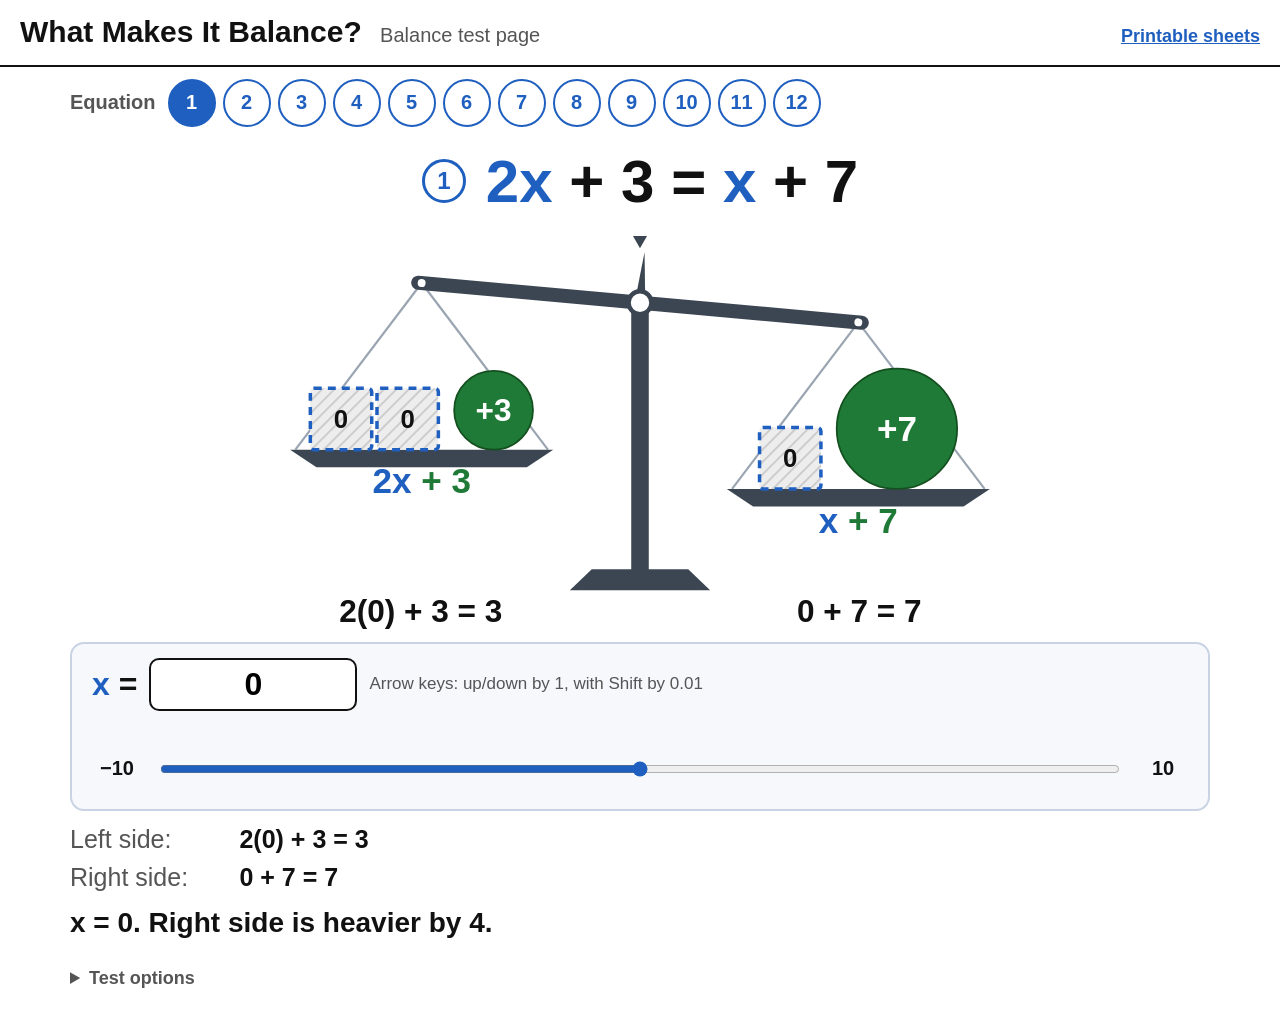
==== balance-test.html @ c0139d24 "Version the script and style links so a new release never mixes with cached old files Co-Authored-By" ====
<!doctype html>
<html lang="en">
<head>
  <meta charset="utf-8">
  <meta name="viewport" content="width=device-width, initial-scale=1">
  <title>Balance Test Page</title>
  <link rel="stylesheet" href="css/style.css?v=bf39725">
</head>
<body>
  <header class="topbar">
    <h1>What Makes It Balance? <span class="topbar-sub">Balance test page</span></h1>
    <a class="topbar-link" href="teachers.html">Printable sheets</a>
  </header>

  <main class="test-page">
    <nav class="eq-picker" aria-label="Choose an equation">
      <span class="eq-picker-label" id="picker-label">Equation</span>
      <div class="eq-picker-buttons" id="picker" role="group" aria-labelledby="picker-label"></div>
    </nav>

    <div class="eq-header">
      <span class="eq-number" id="eq-number" aria-hidden="true">1</span>
      <h2 class="eq-display" id="eq-display"></h2>
    </div>

    <div class="balance-wrap">
      <svg id="balance" class="balance" aria-describedby="readout-result"></svg>
    </div>

    <section class="controls" aria-label="Choose a value for x">
      <div class="x-entry">
        <label for="x-input" class="x-label"><span class="eqn-x">x</span> =</label>
        <input id="x-input" class="x-input" type="text" inputmode="decimal" autocomplete="off"
               spellcheck="false" aria-describedby="x-help" value="0">
        <span class="x-help" id="x-help">Arrow keys: up/down by 1, with Shift by 0.01</span>
      </div>
      <p class="x-error" id="x-error" role="alert"></p>
      <div class="slider-row">
        <span class="slider-end" id="slider-min">−10</span>
        <input id="x-slider" class="x-slider" type="range" min="-10" max="10" step="0.01" value="0"
               aria-label="Slide to choose x">
        <span class="slider-end" id="slider-max">10</span>
      </div>
    </section>

    <section class="readout" aria-label="Substitution">
      <p class="readout-line"><span class="readout-side">Left side:</span> <span id="readout-left"></span></p>
      <p class="readout-line"><span class="readout-side">Right side:</span> <span id="readout-right"></span></p>
      <p class="readout-result" id="readout-result" aria-live="polite"></p>
    </section>

    <details class="test-options">
      <summary>Test options</summary>
      <label><input type="checkbox" id="opt-reduced"> Pretend "reduce motion" is on (the beam snaps instead of easing)</label>
    </details>
  </main>

  <script src="js/exact.js?v=bf39725"></script>
  <script src="js/equations.js?v=bf39725"></script>
  <script src="js/model.js?v=bf39725"></script>
  <script src="js/equation-view.js?v=bf39725"></script>
  <script src="js/balance.js?v=bf39725"></script>
  <script src="js/balance-test.js?v=bf39725"></script>
</body>
</html>
---- css/style.css ----
/* Balanced or Not? — shared styles. Blue matches the paper sheets (#1F5FBF). */
:root {
  --blue: #1F5FBF;
  --blue-tint: #E4ECFA;
  --ink: #111111;
  --muted: #555555;
  --line: #C9D3E3;
  --bg: #FFFFFF;
  --panel: #F6F8FC;
  --green: #1E7A36;
  --red: #C0262D;
  --focus: #F2A900;
}

* { box-sizing: border-box; }
html { font-size: 20px; }
body {
  margin: 0;
  background: var(--bg);
  color: var(--ink);
  font-family: Helvetica, Arial, "Liberation Sans", sans-serif;
  line-height: 1.35;
}
a { color: var(--blue); }

:focus-visible { outline: 4px solid var(--focus); outline-offset: 3px; }

/* ---------- top bar ---------- */
.topbar {
  display: flex; align-items: baseline; justify-content: space-between; gap: 1rem; flex-wrap: wrap;
  padding: 0.6rem 1rem; border-bottom: 2px solid var(--ink);
}
.topbar h1 { margin: 0; font-size: 1.5rem; }
.topbar-sub { font-weight: 400; font-size: 1rem; color: var(--muted); margin-left: 0.5rem; }
.topbar-link { font-weight: 700; font-size: 0.9rem; }

/* ---------- buttons ---------- */
.btn {
  font: inherit; font-weight: 700; font-size: 1.1rem;
  min-height: 48px; min-width: 48px; padding: 0.3rem 0.9rem;
  border: 2px solid var(--blue); border-radius: 10px; background: #FFFFFF; color: var(--blue);
  cursor: pointer;
}
.btn:hover { background: var(--blue-tint); }
.btn-small { font-size: 1.3rem; padding: 0.1rem 0.6rem; }

/* ---------- equations (blue x-terms, black numbers, like the sheet) ---------- */
.eqn { font-weight: 700; white-space: nowrap; }
.eqn-x { color: var(--blue); }
.eqn--emphasis .eqn-x { background: var(--blue-tint); border-radius: 6px; padding: 0 0.12em; }

/* ---------- test page ---------- */
.test-page { max-width: 1180px; margin: 0 auto; padding: 0.6rem 1rem 2rem; }
.eq-picker { display: flex; align-items: center; gap: 0.6rem; flex-wrap: wrap; }
.eq-picker-label { font-weight: 700; color: var(--muted); }
.eq-picker-buttons { display: flex; flex-wrap: wrap; gap: 0.35rem; }
.eq-pick {
  font: inherit; font-weight: 700; min-width: 48px; min-height: 48px;
  border: 2px solid var(--blue); border-radius: 50%; background: #FFFFFF; color: var(--blue); cursor: pointer;
}
.eq-pick[aria-pressed="true"] { background: var(--blue); color: #FFFFFF; }

.eq-header { display: flex; align-items: center; justify-content: center; gap: 1rem; margin: 0.7rem 0 0; }
.eq-number {
  display: inline-flex; align-items: center; justify-content: center;
  width: 2.2rem; height: 2.2rem; border: 3px solid var(--blue); border-radius: 50%;
  color: var(--blue); font-weight: 700; font-size: 1.2rem;
}
.eq-display { margin: 0; font-size: clamp(1.8rem, 5vw, 3rem); }

.balance-wrap { display: flex; justify-content: center; }
.balance { width: 100%; max-height: 66vh; height: auto; display: block; }
.bon-label { text-anchor: middle; dominant-baseline: central; font-weight: 700; font-family: inherit; }
.bon-total { text-anchor: middle; font-weight: 700; fill: var(--ink); font-family: inherit; }

.controls {
  background: var(--panel); border: 2px solid var(--line); border-radius: 14px;
  padding: 0.7rem 1rem; margin-top: 0.4rem;
}
.x-entry { display: flex; align-items: center; gap: 0.6rem; flex-wrap: wrap; }
.x-label { font-weight: 700; font-size: 1.6rem; }
.x-input {
  font: inherit; font-weight: 700; font-size: 1.6rem; width: 6.5em; min-height: 48px;
  padding: 0.15rem 0.5rem; border: 2px solid var(--ink); border-radius: 10px; text-align: center;
}
.x-help { color: var(--muted); font-size: 0.85rem; }
.x-error { min-height: 1.2em; margin: 0.2rem 0; color: var(--red); font-weight: 700; }
.slider-row { display: flex; align-items: center; gap: 0.8rem; }
.slider-end { font-weight: 700; min-width: 2.5em; text-align: center; }
.x-slider { flex: 1; height: 48px; accent-color: var(--blue); cursor: pointer; }

.readout { margin-top: 0.6rem; font-size: 1.25rem; }
.readout-line { margin: 0.2rem 0; font-weight: 700; }
.readout-side { color: var(--muted); font-weight: 400; display: inline-block; min-width: 6.5em; }
.readout-result { margin: 0.5rem 0 0; font-size: 1.4rem; font-weight: 700; }

.test-options { margin-top: 1.2rem; color: var(--muted); font-size: 0.9rem; }
.test-options summary { cursor: pointer; font-weight: 700; }

/* ---------- teacher / landing pages ---------- */
.page { max-width: 900px; margin: 0 auto; padding: 1rem; }
.page h2 { font-size: 1.3rem; margin-top: 1.6rem; }
.download-list { list-style: none; padding: 0; display: grid; gap: 0.8rem; }
.download-list a {
  display: block; padding: 0.8rem 1rem; border: 2px solid var(--line); border-radius: 12px;
  text-decoration: none; font-weight: 700;
}
.download-list a:hover { border-color: var(--blue); background: var(--panel); }
.download-list small { display: block; font-weight: 400; color: var(--muted); margin-top: 0.2rem; }

@media (max-width: 640px) {
  html { font-size: 17px; }
  .readout-side { min-width: 0; display: block; }
}

@media (prefers-reduced-motion: reduce) {
  * { animation: none !important; transition: none !important; }
}

/* =====================================================================
   Student activity (spec v2): one screen at 1366 x 650, nothing scrolls
   ===================================================================== */
.sr-only { position: absolute; width: 1px; height: 1px; overflow: hidden; clip: rect(0 0 0 0); white-space: nowrap; }

body.app {
  font-size: 17px; height: 100vh; height: 100dvh; display: flex; flex-direction: column; overflow: hidden;
}
@media (max-height: 540px), (max-width: 980px) { body.app { overflow: auto; height: auto; } }

/* top bar */
.bar {
  flex: 0 0 auto; display: flex; align-items: center; gap: 0.55rem; padding: 0.2rem 0.6rem;
  border-bottom: 2px solid var(--ink); position: relative; z-index: 70; background: #FFFFFF;
}
.bar-title { font-weight: 700; font-size: 1rem; white-space: nowrap; }
.bar .btn { white-space: nowrap; }
.bar-nav { display: flex; align-items: center; gap: 0.4rem; }
.bar-progress { font-weight: 700; min-width: 4.6em; text-align: center; font-size: 0.95rem; white-space: nowrap; }
.btn-nav { min-height: 34px; font-size: 0.95rem; padding: 0.1rem 0.6rem; }
.btn:disabled { opacity: 0.4; cursor: default; }
.btn-primary { background: var(--blue); color: #FFFFFF; }
.btn-primary:hover:not(:disabled) { background: #174B98; }
.bar-tools { margin-left: auto; display: flex; gap: 0.35rem; align-items: center; font-size: 0.8rem; white-space: nowrap; }
.btn-help { min-width: 34px; min-height: 34px; padding: 0; border-radius: 50%; font-size: 1.05rem; }
.linkish { font: inherit; color: var(--blue); background: none; border: 0; text-decoration: underline; cursor: pointer; padding: 0.3rem; }

/* step strip */
.steps { display: flex; gap: 0.1rem; list-style: none; margin: 0; padding: 0; font-size: 0.85rem; font-weight: 700; white-space: nowrap; }
.steps li { padding: 0.2rem 0.45rem; border-radius: 999px; color: var(--muted); border: 2px solid transparent; }
.steps li + li::before { content: "\25B8"; margin-right: 0.35rem; color: #9AA5B1; }
.steps li[aria-current="step"] { color: var(--blue); border-color: var(--blue); background: var(--blue-tint); }

/* sort bar */
.sortbar { position: relative; }
.sortbar-toggle {
  font: inherit; font-size: 0.85rem; white-space: nowrap; display: flex; align-items: center; gap: 0.3rem; min-height: 34px;
  padding: 0.1rem 0.7rem; border: 2px solid var(--line); border-radius: 999px; background: var(--panel); cursor: pointer;
}
.sortbar-toggle[aria-expanded="true"] { border-color: var(--blue); }
.sortbar-label { font-weight: 700; color: var(--muted); }
.sortbar-panel {
  position: absolute; top: calc(100% + 6px); right: 0; z-index: 80; width: min(820px, 90vw);
  display: grid; grid-template-columns: repeat(3, 1fr); background: #FFFFFF;
  border: 2px solid var(--blue); border-radius: 12px; box-shadow: 0 8px 24px rgba(0, 0, 0, 0.18);
}
.sortbar-panel[hidden] { display: none; }
.sort-col { padding: 0.6rem 0.8rem; }
.sort-col + .sort-col { border-left: 2px solid var(--blue); }
.sort-col h2 { margin: 0; color: var(--blue); font-size: 1.05rem; }
.sort-sub { margin: 0 0 0.4rem; color: var(--muted); font-size: 0.8rem; }
.sort-col ul { list-style: none; margin: 0; padding: 0; display: grid; gap: 0.3rem; }
.sort-col li { display: flex; align-items: center; gap: 0.4rem; font-size: 1rem; }
.sort-num { display: inline-flex; align-items: center; justify-content: center; width: 1.6em; height: 1.6em;
  border: 2px solid var(--blue); border-radius: 50%; color: var(--blue); font-weight: 700; font-size: 0.75rem; flex: none; }
.sort-none { color: var(--muted); font-style: italic; }

/* stage */
.stage {
  flex: 1 1 auto; min-height: 0; display: flex; flex-direction: column; gap: 0.35rem; padding: 0.35rem 0.8rem 0.45rem;
}

/* top row: equation (left) and x controls (right) */
.top-row { flex: none; display: grid; grid-template-columns: minmax(0, 1fr) minmax(0, 1.12fr); gap: 1.2rem; align-items: center; }
.eq-area { display: flex; align-items: center; gap: 0.8rem; min-width: 0; padding-bottom: 1.3rem; }
.eq-area .eq-display { font-size: clamp(2rem, 3.6vw, 3.1rem); margin: 0; line-height: 1.1; }
.eq-area .eq-number { flex: none; }
.eqn-eq { position: relative; display: inline-block; padding: 0 0.28em; }
.eq-arrow {
  position: absolute; left: 50%; top: 100%; transform: translateX(-50%); display: flex; align-items: center; gap: 0.25rem;
  white-space: nowrap; font-size: 0.32em; font-weight: 700; color: var(--ink); line-height: 1;
  border: 2px solid var(--ink); border-radius: 999px; padding: 0.1em 0.5em; background: #FFF8DC;
}
.eq-arrow[hidden] { display: none; }
.eq-arrow-glyph { font-size: 1.5em; }
.eq-arrow[data-heavier="right"] { flex-direction: row-reverse; }
.eq-arrow[data-heavier="balanced"] { background: #E6F4EA; }

.x-area { display: flex; flex-direction: column; gap: 0.15rem; min-width: 0; }
.x-form { display: flex; align-items: center; gap: 0.5rem; }
.x-form .x-label { font-size: 1.5rem; font-weight: 700; }
.x-form .x-input { font: inherit; font-weight: 700; font-size: 1.45rem; width: 5em; min-height: 42px; padding: 0.05rem 0.4rem;
  border: 3px solid var(--blue); border-radius: 10px; text-align: center; color: var(--ink); }
.x-input:disabled { background: #EEF1F5; border-color: var(--line); }
.x-form .btn { min-height: 42px; }
.msg { margin: 0; flex: 1 1 0; min-width: 0; font-size: 0.85rem; line-height: 1.2; font-weight: 700; color: var(--ink); }

.nl-row { display: flex; align-items: center; gap: 0.8rem; }
.nl { --thumb: 26px; --marker-rows: 1; --lift: calc((var(--marker-rows) - 1) * 25px); position: relative; flex: 1 1 auto;
  height: calc(64px + var(--lift)); min-width: 0; }
.nl-line { position: absolute; left: calc(var(--thumb) / 2); right: calc(var(--thumb) / 2); top: calc(31px + var(--lift)); height: 4px; background: var(--blue); border-radius: 2px; }
.nl-tick { position: absolute; top: calc(25px + var(--lift)); width: 2px; height: 16px; margin-left: -1px; background: var(--blue); }
.nl-tick.is-major { top: calc(21px + var(--lift)); height: 24px; width: 3px; margin-left: -1.5px; }
.nl-num { position: absolute; top: calc(45px + var(--lift)); transform: translateX(-50%); font-weight: 700; font-size: 0.85rem; color: var(--ink); }
.nl-markers { position: absolute; inset: 0 0 auto 0; height: calc(24px + var(--lift)); }
.nl-marker { position: absolute; top: 0; transform: translateX(-50%); font-size: 0.85rem; font-weight: 700; line-height: 1;
  background: #FFFFFF; border: 2px solid var(--ink); border-radius: 5px; padding: 1px 3px; }
.nl-marker.is-balanced { border-color: var(--green); color: var(--green); }
.nl-range { position: absolute; left: 0; right: 0; top: calc(20px + var(--lift)); width: 100%; height: 26px; margin: 0; background: transparent;
  -webkit-appearance: none; appearance: none; cursor: pointer; }
.nl-range:disabled { cursor: not-allowed; }
.nl-range::-webkit-slider-runnable-track { height: 26px; background: transparent; }
.nl-range::-moz-range-track { height: 26px; background: transparent; }
.nl-range::-webkit-slider-thumb { -webkit-appearance: none; width: 26px; height: 26px; border-radius: 50%;
  background: #FFFFFF; border: 4px solid var(--blue); box-shadow: 0 1px 3px rgba(0,0,0,0.3); }
.nl-range::-moz-range-thumb { width: 18px; height: 18px; border-radius: 50%; background: #FFFFFF; border: 4px solid var(--blue); }
.nl-range.is-arrived::-webkit-slider-thumb { background: var(--green); border-color: #14501F; }
.nl-range.is-arrived::-moz-range-thumb { background: var(--green); border-color: #14501F; }
.nl-range:focus-visible { outline: none; }
.nl-range:focus-visible::-webkit-slider-thumb { outline: 4px solid var(--focus); outline-offset: 2px; }

.slider-lock { flex: none; font-size: 0.8rem; font-weight: 700; color: var(--muted); border: 2px solid var(--line);
  border-radius: 6px; padding: 0.05rem 0.4rem; background: #FFFFFF; white-space: nowrap; }
.slider-lock[hidden] { display: none; }
.xbox-wrap { flex: none; width: 76px; display: flex; flex-direction: column; align-items: center; justify-content: center; height: 64px; }
.xbox-name { font-weight: 700; font-size: 1.1rem; font-style: italic; line-height: 1; }
.xbox { display: flex; align-items: center; justify-content: center; min-width: 38px; min-height: 38px; font-weight: 700;
  border: 3px solid var(--blue); border-radius: 4px; background: var(--blue-tint); color: var(--ink); }
.xbox.is-zero { border-style: dashed; background: repeating-linear-gradient(45deg, #EDEDED 0 5px, #C9C9C9 5px 8px); }
.xbox.is-negative { background: #FFFFFF; }
.xbox.is-unknown { width: 38px; height: 38px; color: var(--blue); font-style: italic; font-size: 1.2rem; }

/* balance */
.balance-box { flex: 1 1 auto; min-height: 0; position: relative; }
.balance-box .balance { position: absolute; inset: 0; width: 100%; height: 100%; max-height: none; }
.bon-sub { text-anchor: middle; font-weight: 700; fill: var(--ink); font-family: inherit; }
.bon-expr { text-anchor: middle; font-weight: 700; font-family: inherit; }
.bon-label-x { font-style: italic; }

/* guess cards */
.cards { flex: none; display: grid; grid-template-columns: repeat(5, minmax(0, 1fr)); gap: 0.5rem; }
.card-guess { display: grid; grid-template-columns: auto 1fr auto; grid-template-rows: auto auto; align-items: center;
  column-gap: 0.5rem; padding: 0.25rem 0.6rem; min-height: 72px; border: 2px solid var(--line); border-radius: 12px; background: var(--panel); }
.card-guess.is-empty { border-style: dashed; background: #FFFFFF; }
.card-num { grid-row: 1 / 3; font-weight: 700; color: var(--muted); display: flex; flex-direction: column; align-items: center; gap: 2px; }
.given { font-size: 0.65rem; font-weight: 700; color: var(--muted); border: 1px solid var(--line); border-radius: 4px; padding: 0 0.25em; background: #FFFFFF; }
.card-x { font-weight: 700; font-size: 1.05rem; display: flex; align-items: center; gap: 0.3rem; white-space: nowrap; }
.card-box { display: inline-flex; align-items: center; justify-content: center; min-width: 2.1em; height: 1.8em; padding: 0 0.25em;
  border: 3px solid var(--blue); border-radius: 4px; background: var(--blue-tint); }
.card-box.is-zero { border-style: dashed; background: #EDEDED; }
.card-box.is-negative { background: #FFFFFF; }
.card-totals { grid-column: 2; font-weight: 700; font-size: 1.15rem; display: flex; gap: 0.35rem; font-variant-numeric: tabular-nums; }
.card-bar { color: #9AA5B1; }
.card-beam { grid-column: 3; grid-row: 1 / 3; width: 64px; height: 36px; }

/* instruction bar */
.instruction { flex: none; display: flex; align-items: center; gap: 0.8rem; min-height: 46px; padding: 0.25rem 0.8rem;
  border: 2px solid var(--blue); border-radius: 12px; background: #FFFFFF; }
.instruction p { margin: 0; }
.instruction-text { font-weight: 700; font-size: 1.15rem; }
.instruction-note { margin-left: auto !important; font-weight: 700; font-size: 0.95rem; border-left: 5px solid var(--blue);
  padding: 0.15rem 0.5rem; background: var(--blue-tint); border-radius: 4px; }
.instruction .btn { min-height: 38px; font-size: 1rem; }

/* spotlight: what the student is working on stays lit; the rest dims (still visible) */
.dim-able { transition: opacity 0.2s; }
body[data-step="guess"] .sortbar { opacity: 0.45; }

/* coach marks */
.coach { position: fixed; inset: 0; z-index: 200; }
.coach[hidden] { display: none; }
.coach-ring { position: fixed; border: 4px solid var(--focus); border-radius: 12px; box-shadow: 0 0 0 9999px rgba(30, 34, 40, 0.55); pointer-events: none; }
.coach-bubble { position: fixed; max-width: 420px; background: #FFFFFF; border: 3px solid var(--ink); border-radius: 12px; padding: 0.7rem 0.9rem; }
.coach-text { margin: 0 0 0.6rem; font-weight: 700; font-size: 1.15rem; }
.coach-buttons { display: flex; align-items: center; gap: 0.8rem; }
.coach-count { margin-left: auto; color: var(--muted); font-size: 0.85rem; }

/* 1366 x 768 and taller: a little more room */
@media (min-height: 720px) {
  body.app { font-size: 18px; }
  .stage { gap: 0.5rem; padding: 0.5rem 0.8rem 0.6rem; }
  .card-guess { min-height: 82px; }
}
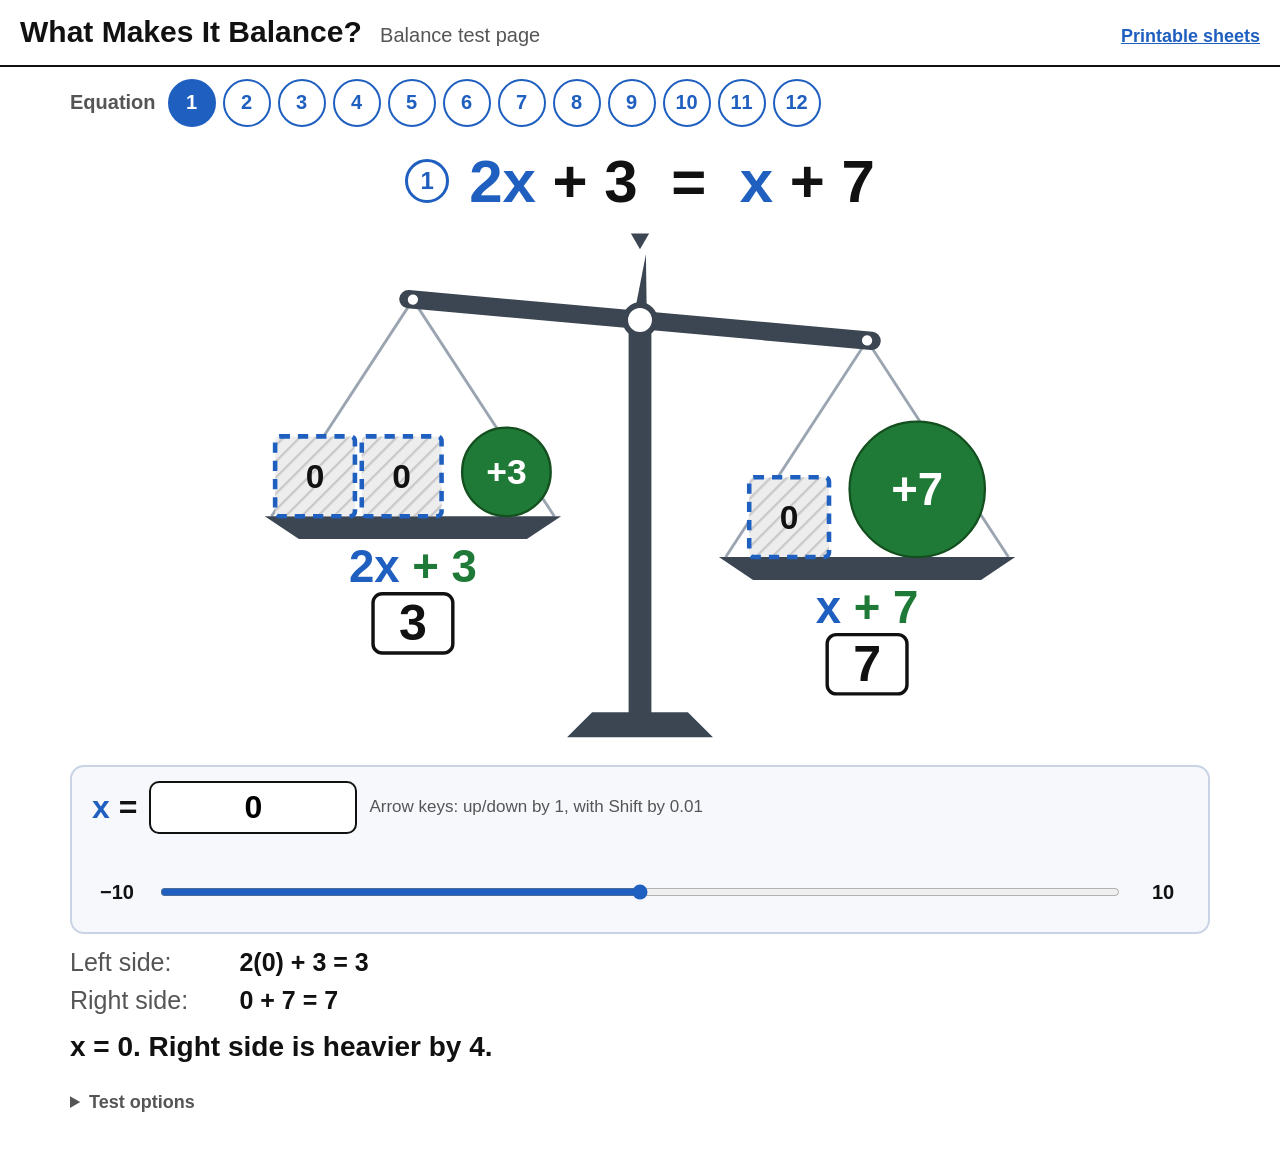
==== commit ad258416: "Stage A, spec v2.1 layout: three columns and the number line along the bottom - Spec v2.1 replaces v" ====
--- a/balance-test.html
+++ b/balance-test.html
@@ -4,7 +4,7 @@
   <meta charset="utf-8">
   <meta name="viewport" content="width=device-width, initial-scale=1">
   <title>Balance Test Page</title>
-  <link rel="stylesheet" href="css/style.css?v=bf39725">
+  <link rel="stylesheet" href="css/style.css?v=v21a">
 </head>
 <body>
   <header class="topbar">
@@ -55,11 +55,11 @@
     </details>
   </main>
 
-  <script src="js/exact.js?v=bf39725"></script>
-  <script src="js/equations.js?v=bf39725"></script>
-  <script src="js/model.js?v=bf39725"></script>
-  <script src="js/equation-view.js?v=bf39725"></script>
-  <script src="js/balance.js?v=bf39725"></script>
-  <script src="js/balance-test.js?v=bf39725"></script>
+  <script src="js/exact.js?v=v21a"></script>
+  <script src="js/equations.js?v=v21a"></script>
+  <script src="js/model.js?v=v21a"></script>
+  <script src="js/equation-view.js?v=v21a"></script>
+  <script src="js/balance.js?v=v21a"></script>
+  <script src="js/balance-test.js?v=v21a"></script>
 </body>
 </html>
--- a/css/style.css
+++ b/css/style.css
@@ -174,43 +174,77 @@
   border: 2px solid var(--blue); border-radius: 50%; color: var(--blue); font-weight: 700; font-size: 0.75rem; flex: none; }
 .sort-none { color: var(--muted); font-style: italic; }
 
-/* stage */
+/* stage: three columns, number line along the bottom */
 .stage {
-  flex: 1 1 auto; min-height: 0; display: flex; flex-direction: column; gap: 0.35rem; padding: 0.35rem 0.8rem 0.45rem;
-}
-
-/* top row: equation (left) and x controls (right) */
-.top-row { flex: none; display: grid; grid-template-columns: minmax(0, 1fr) minmax(0, 1.12fr); gap: 1.2rem; align-items: center; }
-.eq-area { display: flex; align-items: center; gap: 0.8rem; min-width: 0; padding-bottom: 1.3rem; }
-.eq-area .eq-display { font-size: clamp(2rem, 3.6vw, 3.1rem); margin: 0; line-height: 1.1; }
-.eq-area .eq-number { flex: none; }
-.eqn-eq { position: relative; display: inline-block; padding: 0 0.28em; }
-.eq-arrow {
-  position: absolute; left: 50%; top: 100%; transform: translateX(-50%); display: flex; align-items: center; gap: 0.25rem;
-  white-space: nowrap; font-size: 0.32em; font-weight: 700; color: var(--ink); line-height: 1;
-  border: 2px solid var(--ink); border-radius: 999px; padding: 0.1em 0.5em; background: #FFF8DC;
-}
-.eq-arrow[hidden] { display: none; }
-.eq-arrow-glyph { font-size: 1.5em; }
-.eq-arrow[data-heavier="right"] { flex-direction: row-reverse; }
-.eq-arrow[data-heavier="balanced"] { background: #E6F4EA; }
-
-.x-area { display: flex; flex-direction: column; gap: 0.15rem; min-width: 0; }
-.x-form { display: flex; align-items: center; gap: 0.5rem; }
-.x-form .x-label { font-size: 1.5rem; font-weight: 700; }
-.x-form .x-input { font: inherit; font-weight: 700; font-size: 1.45rem; width: 5em; min-height: 42px; padding: 0.05rem 0.4rem;
+  flex: 1 1 auto; min-height: 0; display: grid; gap: 0.5rem 0.8rem; padding: 0.4rem 0.8rem 0.3rem;
+  grid-template-columns: 224px minmax(0, 1fr) 420px; grid-template-rows: minmax(0, 1fr) auto;
+  grid-template-areas: "x center right" "line line line";
+}
+.col-x { grid-area: x; display: flex; flex-direction: column; align-items: flex-start; min-height: 0; }
+.col-center { grid-area: center; display: flex; flex-direction: column; min-height: 0; min-width: 0; }
+.col-right { grid-area: right; display: flex; flex-direction: column; gap: 0.45rem; min-height: 0; }
+.col-line { grid-area: line; display: flex; align-items: center; gap: 0.8rem; }
+
+/* left: x box, cue, x-box */
+.x-form { display: flex; align-items: center; gap: 0.4rem; }
+.x-form .x-label { font-size: 1.5rem; font-weight: 700; white-space: nowrap; }
+.x-form .x-input { font: inherit; font-weight: 700; font-size: 1.4rem; width: 4em; min-height: 42px; padding: 0.05rem 0.3rem;
   border: 3px solid var(--blue); border-radius: 10px; text-align: center; color: var(--ink); }
 .x-input:disabled { background: #EEF1F5; border-color: var(--line); }
-.x-form .btn { min-height: 42px; }
-.msg { margin: 0; flex: 1 1 0; min-width: 0; font-size: 0.85rem; line-height: 1.2; font-weight: 700; color: var(--ink); }
-
-.nl-row { display: flex; align-items: center; gap: 0.8rem; }
+.x-form .btn { min-height: 42px; padding: 0.2rem 0.7rem; }
+.msg { margin: 0.2rem 0 0; min-height: 1.2em; font-size: 0.85rem; line-height: 1.2; font-weight: 700; color: var(--ink); }
+.cue-slot { min-height: 44px; width: 100%; }
+.cue { position: relative; display: inline-block; margin: 8px 0 0; padding: 0.25rem 0.6rem; font-size: 0.9rem; font-weight: 700;
+  background: #FFF8DC; border: 2px solid var(--ink); border-radius: 8px; }
+.cue::before { content: ""; position: absolute; left: 22px; top: -9px; width: 12px; height: 12px; background: #FFF8DC;
+  border-left: 2px solid var(--ink); border-top: 2px solid var(--ink); transform: rotate(45deg); }
+.cue[hidden] { display: none; }
+.xbox-wrap { flex: 1 1 auto; width: 100%; display: flex; flex-direction: column; align-items: center; justify-content: center; min-height: 0; }
+.xbox-name { font-weight: 700; font-size: 1.3rem; font-style: italic; line-height: 1.2; }
+.xbox { display: flex; align-items: center; justify-content: center; font-weight: 700; box-sizing: border-box;
+  border: 3px solid var(--blue); border-radius: 4px; background: var(--blue-tint); color: var(--ink); }
+.xbox.is-zero { border-style: dashed; background: repeating-linear-gradient(45deg, #EDEDED 0 5px, #C9C9C9 5px 8px); }
+.xbox.is-negative { background: #FFFFFF; }
+.xbox.is-unknown { color: var(--blue); font-style: italic; font-size: 1.4rem; }
+
+/* center: the equation above the balance */
+.col-center .eq-area { flex: none; display: flex; align-items: center; justify-content: center; gap: 0.7rem; }
+.col-center .eq-display { font-size: clamp(2rem, 3.4vw, 3rem); margin: 0; line-height: 1.15; }
+.eqn-eq { padding: 0 0.28em; }
+.balance-box { flex: 1 1 auto; min-height: 0; position: relative; }
+.balance-box .balance { position: absolute; inset: 0; width: 100%; height: 100%; max-height: none; }
+.bon-expr { text-anchor: middle; font-weight: 700; font-family: inherit; }
+.bon-total-text { fill: var(--ink); }
+.bon-label-x { font-style: italic; }
+
+/* right: prompt panel and guess table */
+.prompt { flex: 0 1 auto; min-height: 0; display: flex; flex-direction: column; gap: 0.4rem; padding: 0.5rem 0.7rem;
+  border: 2px solid var(--blue); border-radius: 12px; background: #FFFFFF; }
+.prompt p { margin: 0; }
+.prompt-q { font-weight: 700; font-size: 1.15rem; }
+.prompt-note { font-weight: 700; font-size: 0.95rem; border-left: 5px solid var(--blue); padding: 0.2rem 0.5rem;
+  background: var(--blue-tint); border-radius: 4px; }
+.prompt .btn { align-self: flex-start; min-height: 40px; font-size: 1rem; }
+.table-box { flex: 1 1 auto; min-height: 0; border: 2px solid var(--line); border-radius: 12px; background: var(--panel); padding: 0.2rem 0.4rem; }
+.guess-table { width: 100%; border-collapse: collapse; font-variant-numeric: tabular-nums; }
+.guess-table th, .guess-table td { padding: 0.15rem 0.22rem; text-align: center; height: 1.75em; }
+.guess-table thead th { font-size: 0.8rem; color: var(--muted); border-bottom: 2px solid var(--line); }
+.guess-table tbody tr + tr > * { border-top: 1px solid #DDE3EC; }
+.guess-table tbody th { color: var(--muted); font-weight: 700; white-space: nowrap; }
+.guess-table td { font-weight: 700; font-size: 1.05rem; }
+.guess-table td.heavier { font-size: 0.86rem; text-align: left; white-space: nowrap; }
+.guess-table td.is-balanced { color: var(--green); }
+.guess-table tbody th .given { display: block; margin: 1px auto 0; width: max-content; }
+.given { display: inline-block; margin-left: 0.25em; font-size: 0.62rem; font-weight: 700; color: var(--muted);
+  border: 1px solid var(--line); border-radius: 4px; padding: 0 0.2em; background: #FFFFFF; vertical-align: middle; }
+
+/* bottom: the number line */
 .nl { --thumb: 26px; --marker-rows: 1; --lift: calc((var(--marker-rows) - 1) * 25px); position: relative; flex: 1 1 auto;
   height: calc(64px + var(--lift)); min-width: 0; }
 .nl-line { position: absolute; left: calc(var(--thumb) / 2); right: calc(var(--thumb) / 2); top: calc(31px + var(--lift)); height: 4px; background: var(--blue); border-radius: 2px; }
 .nl-tick { position: absolute; top: calc(25px + var(--lift)); width: 2px; height: 16px; margin-left: -1px; background: var(--blue); }
 .nl-tick.is-major { top: calc(21px + var(--lift)); height: 24px; width: 3px; margin-left: -1.5px; }
-.nl-num { position: absolute; top: calc(45px + var(--lift)); transform: translateX(-50%); font-weight: 700; font-size: 0.85rem; color: var(--ink); }
+.nl-num { position: absolute; top: calc(45px + var(--lift)); transform: translateX(-50%); font-weight: 700; font-size: 0.9rem; color: var(--ink); }
 .nl-markers { position: absolute; inset: 0 0 auto 0; height: calc(24px + var(--lift)); }
 .nl-marker { position: absolute; top: 0; transform: translateX(-50%); font-size: 0.85rem; font-weight: 700; line-height: 1;
   background: #FFFFFF; border: 2px solid var(--ink); border-radius: 5px; padding: 1px 3px; }
@@ -227,49 +261,9 @@
 .nl-range.is-arrived::-moz-range-thumb { background: var(--green); border-color: #14501F; }
 .nl-range:focus-visible { outline: none; }
 .nl-range:focus-visible::-webkit-slider-thumb { outline: 4px solid var(--focus); outline-offset: 2px; }
-
 .slider-lock { flex: none; font-size: 0.8rem; font-weight: 700; color: var(--muted); border: 2px solid var(--line);
   border-radius: 6px; padding: 0.05rem 0.4rem; background: #FFFFFF; white-space: nowrap; }
 .slider-lock[hidden] { display: none; }
-.xbox-wrap { flex: none; width: 76px; display: flex; flex-direction: column; align-items: center; justify-content: center; height: 64px; }
-.xbox-name { font-weight: 700; font-size: 1.1rem; font-style: italic; line-height: 1; }
-.xbox { display: flex; align-items: center; justify-content: center; min-width: 38px; min-height: 38px; font-weight: 700;
-  border: 3px solid var(--blue); border-radius: 4px; background: var(--blue-tint); color: var(--ink); }
-.xbox.is-zero { border-style: dashed; background: repeating-linear-gradient(45deg, #EDEDED 0 5px, #C9C9C9 5px 8px); }
-.xbox.is-negative { background: #FFFFFF; }
-.xbox.is-unknown { width: 38px; height: 38px; color: var(--blue); font-style: italic; font-size: 1.2rem; }
-
-/* balance */
-.balance-box { flex: 1 1 auto; min-height: 0; position: relative; }
-.balance-box .balance { position: absolute; inset: 0; width: 100%; height: 100%; max-height: none; }
-.bon-sub { text-anchor: middle; font-weight: 700; fill: var(--ink); font-family: inherit; }
-.bon-expr { text-anchor: middle; font-weight: 700; font-family: inherit; }
-.bon-label-x { font-style: italic; }
-
-/* guess cards */
-.cards { flex: none; display: grid; grid-template-columns: repeat(5, minmax(0, 1fr)); gap: 0.5rem; }
-.card-guess { display: grid; grid-template-columns: auto 1fr auto; grid-template-rows: auto auto; align-items: center;
-  column-gap: 0.5rem; padding: 0.25rem 0.6rem; min-height: 72px; border: 2px solid var(--line); border-radius: 12px; background: var(--panel); }
-.card-guess.is-empty { border-style: dashed; background: #FFFFFF; }
-.card-num { grid-row: 1 / 3; font-weight: 700; color: var(--muted); display: flex; flex-direction: column; align-items: center; gap: 2px; }
-.given { font-size: 0.65rem; font-weight: 700; color: var(--muted); border: 1px solid var(--line); border-radius: 4px; padding: 0 0.25em; background: #FFFFFF; }
-.card-x { font-weight: 700; font-size: 1.05rem; display: flex; align-items: center; gap: 0.3rem; white-space: nowrap; }
-.card-box { display: inline-flex; align-items: center; justify-content: center; min-width: 2.1em; height: 1.8em; padding: 0 0.25em;
-  border: 3px solid var(--blue); border-radius: 4px; background: var(--blue-tint); }
-.card-box.is-zero { border-style: dashed; background: #EDEDED; }
-.card-box.is-negative { background: #FFFFFF; }
-.card-totals { grid-column: 2; font-weight: 700; font-size: 1.15rem; display: flex; gap: 0.35rem; font-variant-numeric: tabular-nums; }
-.card-bar { color: #9AA5B1; }
-.card-beam { grid-column: 3; grid-row: 1 / 3; width: 64px; height: 36px; }
-
-/* instruction bar */
-.instruction { flex: none; display: flex; align-items: center; gap: 0.8rem; min-height: 46px; padding: 0.25rem 0.8rem;
-  border: 2px solid var(--blue); border-radius: 12px; background: #FFFFFF; }
-.instruction p { margin: 0; }
-.instruction-text { font-weight: 700; font-size: 1.15rem; }
-.instruction-note { margin-left: auto !important; font-weight: 700; font-size: 0.95rem; border-left: 5px solid var(--blue);
-  padding: 0.15rem 0.5rem; background: var(--blue-tint); border-radius: 4px; }
-.instruction .btn { min-height: 38px; font-size: 1rem; }
 
 /* spotlight: what the student is working on stays lit; the rest dims (still visible) */
 .dim-able { transition: opacity 0.2s; }
@@ -287,6 +281,6 @@
 /* 1366 x 768 and taller: a little more room */
 @media (min-height: 720px) {
   body.app { font-size: 18px; }
-  .stage { gap: 0.5rem; padding: 0.5rem 0.8rem 0.6rem; }
-  .card-guess { min-height: 82px; }
-}
+  .stage { gap: 0.7rem 0.9rem; padding: 0.6rem 0.9rem 0.5rem; }
+  .guess-table th, .guess-table td { height: 2em; }
+}
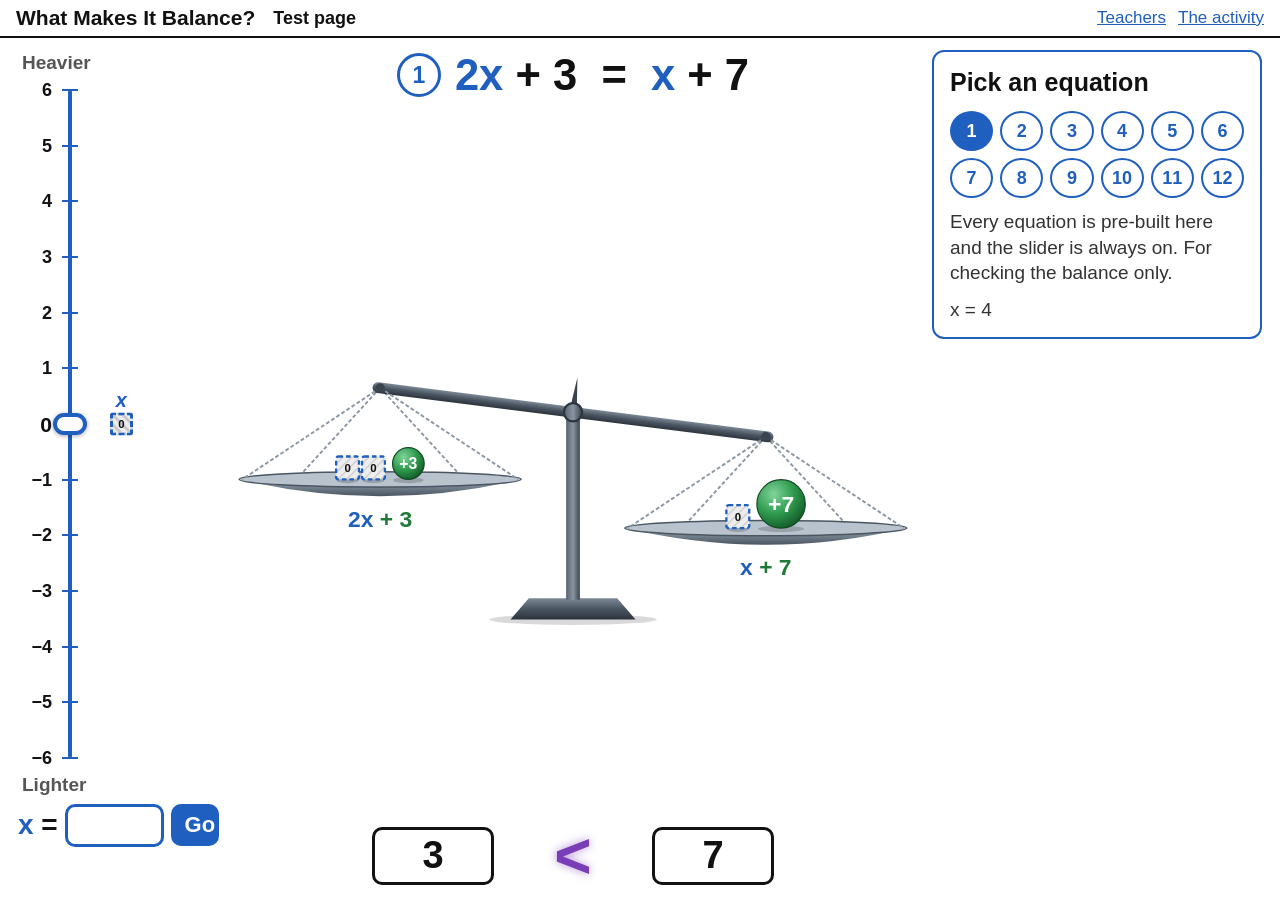
==== commit aeb8e1bf: "Spec v3, Stage 1: build the equation, then explore it with one vertical slider - Spec v3 replaces v2" ====
--- a/balance-test.html
+++ b/balance-test.html
@@ -4,62 +4,78 @@
   <meta charset="utf-8">
   <meta name="viewport" content="width=device-width, initial-scale=1">
   <title>Balance Test Page</title>
-  <link rel="stylesheet" href="css/style.css?v=v21a">
+  <link rel="stylesheet" href="css/style.css?v=v3s1">
 </head>
-<body>
-  <header class="topbar">
-    <h1>What Makes It Balance? <span class="topbar-sub">Balance test page</span></h1>
-    <a class="topbar-link" href="teachers.html">Printable sheets</a>
+<body class="app" data-step="slide">
+  <header class="bar">
+    <span class="bar-title">What Makes It Balance?</span>
+    <span class="bar-progress">Test page</span>
+    <span class="bar-tools">
+      <a href="teachers.html">Teachers</a>
+      <a href="index.html">The activity</a>
+    </span>
   </header>
 
-  <main class="test-page">
-    <nav class="eq-picker" aria-label="Choose an equation">
-      <span class="eq-picker-label" id="picker-label">Equation</span>
-      <div class="eq-picker-buttons" id="picker" role="group" aria-labelledby="picker-label"></div>
-    </nav>
+  <main class="stage">
+    <section class="col-slide" id="col-slide" aria-label="Slider for x">
+      <div class="vs-host" id="vslider"></div>
+      <form class="x-form" id="x-form" autocomplete="off">
+        <label for="x-input" class="x-label"><span class="eqn-x">x</span> =</label>
+        <input id="x-input" class="x-input" type="text" inputmode="text" spellcheck="false" autocomplete="off">
+        <button type="submit" class="btn btn-primary" id="x-go">Go</button>
+      </form>
+      <p class="msg" id="x-msg" aria-live="polite"></p>
+    </section>
 
-    <div class="eq-header">
-      <span class="eq-number" id="eq-number" aria-hidden="true">1</span>
-      <h2 class="eq-display" id="eq-display"></h2>
-    </div>
-
-    <div class="balance-wrap">
-      <svg id="balance" class="balance" aria-describedby="readout-result"></svg>
-    </div>
-
-    <section class="controls" aria-label="Choose a value for x">
-      <div class="x-entry">
-        <label for="x-input" class="x-label"><span class="eqn-x">x</span> =</label>
-        <input id="x-input" class="x-input" type="text" inputmode="decimal" autocomplete="off"
-               spellcheck="false" aria-describedby="x-help" value="0">
-        <span class="x-help" id="x-help">Arrow keys: up/down by 1, with Shift by 0.01</span>
+    <section class="col-center" aria-label="Equation and balance">
+      <div class="eq-area">
+        <span class="eq-number" id="eq-number" aria-hidden="true"></span>
+        <h1 class="eq-display" id="eq-display"></h1>
       </div>
-      <p class="x-error" id="x-error" role="alert"></p>
-      <div class="slider-row">
-        <span class="slider-end" id="slider-min">−10</span>
-        <input id="x-slider" class="x-slider" type="range" min="-10" max="10" step="0.01" value="0"
-               aria-label="Slide to choose x">
-        <span class="slider-end" id="slider-max">10</span>
+      <div class="palettes" id="palettes" hidden>
+        <div class="palette" data-side="left" role="group" aria-label="Build the left side">
+          <button type="button" class="btn pbtn" data-act="x">x</button>
+          <button type="button" class="btn pbtn" data-act="plus">+1</button>
+          <button type="button" class="btn pbtn" data-act="minus">&minus;1</button>
+          <button type="button" class="linkish pclear" data-act="clear">clear side</button>
+        </div>
+        <div class="palette" data-side="right" role="group" aria-label="Build the right side">
+          <button type="button" class="btn pbtn" data-act="x">x</button>
+          <button type="button" class="btn pbtn" data-act="plus">+1</button>
+          <button type="button" class="btn pbtn" data-act="minus">&minus;1</button>
+          <button type="button" class="linkish pclear" data-act="clear">clear side</button>
+        </div>
+      </div>
+      <div class="balance-box" id="balance-box">
+        <svg id="balance" class="balance"></svg>
+      </div>
+      <div class="readout" id="readout">
+        <span class="tot" id="tot-left" aria-label="Left total"></span>
+        <span class="rel" id="rel" aria-hidden="true"></span>
+        <span class="tot" id="tot-right" aria-label="Right total"></span>
+        <span class="sr-only" id="rel-sr" aria-live="polite"></span>
       </div>
     </section>
 
-    <section class="readout" aria-label="Substitution">
-      <p class="readout-line"><span class="readout-side">Left side:</span> <span id="readout-left"></span></p>
-      <p class="readout-line"><span class="readout-side">Right side:</span> <span id="readout-right"></span></p>
-      <p class="readout-result" id="readout-result" aria-live="polite"></p>
+    <section class="col-right" aria-label="Pick an equation">
+      <div class="prompt">
+        <p class="prompt-q">Pick an equation</p>
+        <div class="picker" id="picker" role="group" aria-label="Equations"></div>
+        <p class="prompt-help">Every equation is pre-built here and the slider is always on. For checking the balance only.</p>
+        <p class="prompt-help" id="test-note"></p>
+      </div>
     </section>
+  </main>
+  <div class="xbox" id="xbox"><span></span></div>
 
-    <details class="test-options">
-      <summary>Test options</summary>
-      <label><input type="checkbox" id="opt-reduced"> Pretend "reduce motion" is on (the beam snaps instead of easing)</label>
-    </details>
-  </main>
-
-  <script src="js/exact.js?v=v21a"></script>
-  <script src="js/equations.js?v=v21a"></script>
-  <script src="js/model.js?v=v21a"></script>
-  <script src="js/equation-view.js?v=v21a"></script>
-  <script src="js/balance.js?v=v21a"></script>
-  <script src="js/balance-test.js?v=v21a"></script>
+  <script src="js/exact.js?v=v3s1"></script>
+  <script src="js/equations.js?v=v3s1"></script>
+  <script src="js/model.js?v=v3s1"></script>
+  <script src="js/flow.js?v=v3s1"></script>
+  <script src="js/equation-view.js?v=v3s1"></script>
+  <script src="js/balance.js?v=v3s1"></script>
+  <script src="js/vslider.js?v=v3s1"></script>
+  <script src="js/explore.js?v=v3s1"></script>
+  <script src="js/balance-test.js?v=v3s1"></script>
 </body>
 </html>
--- a/css/style.css
+++ b/css/style.css
@@ -49,54 +49,6 @@
 .eqn-x { color: var(--blue); }
 .eqn--emphasis .eqn-x { background: var(--blue-tint); border-radius: 6px; padding: 0 0.12em; }
 
-/* ---------- test page ---------- */
-.test-page { max-width: 1180px; margin: 0 auto; padding: 0.6rem 1rem 2rem; }
-.eq-picker { display: flex; align-items: center; gap: 0.6rem; flex-wrap: wrap; }
-.eq-picker-label { font-weight: 700; color: var(--muted); }
-.eq-picker-buttons { display: flex; flex-wrap: wrap; gap: 0.35rem; }
-.eq-pick {
-  font: inherit; font-weight: 700; min-width: 48px; min-height: 48px;
-  border: 2px solid var(--blue); border-radius: 50%; background: #FFFFFF; color: var(--blue); cursor: pointer;
-}
-.eq-pick[aria-pressed="true"] { background: var(--blue); color: #FFFFFF; }
-
-.eq-header { display: flex; align-items: center; justify-content: center; gap: 1rem; margin: 0.7rem 0 0; }
-.eq-number {
-  display: inline-flex; align-items: center; justify-content: center;
-  width: 2.2rem; height: 2.2rem; border: 3px solid var(--blue); border-radius: 50%;
-  color: var(--blue); font-weight: 700; font-size: 1.2rem;
-}
-.eq-display { margin: 0; font-size: clamp(1.8rem, 5vw, 3rem); }
-
-.balance-wrap { display: flex; justify-content: center; }
-.balance { width: 100%; max-height: 66vh; height: auto; display: block; }
-.bon-label { text-anchor: middle; dominant-baseline: central; font-weight: 700; font-family: inherit; }
-.bon-total { text-anchor: middle; font-weight: 700; fill: var(--ink); font-family: inherit; }
-
-.controls {
-  background: var(--panel); border: 2px solid var(--line); border-radius: 14px;
-  padding: 0.7rem 1rem; margin-top: 0.4rem;
-}
-.x-entry { display: flex; align-items: center; gap: 0.6rem; flex-wrap: wrap; }
-.x-label { font-weight: 700; font-size: 1.6rem; }
-.x-input {
-  font: inherit; font-weight: 700; font-size: 1.6rem; width: 6.5em; min-height: 48px;
-  padding: 0.15rem 0.5rem; border: 2px solid var(--ink); border-radius: 10px; text-align: center;
-}
-.x-help { color: var(--muted); font-size: 0.85rem; }
-.x-error { min-height: 1.2em; margin: 0.2rem 0; color: var(--red); font-weight: 700; }
-.slider-row { display: flex; align-items: center; gap: 0.8rem; }
-.slider-end { font-weight: 700; min-width: 2.5em; text-align: center; }
-.x-slider { flex: 1; height: 48px; accent-color: var(--blue); cursor: pointer; }
-
-.readout { margin-top: 0.6rem; font-size: 1.25rem; }
-.readout-line { margin: 0.2rem 0; font-weight: 700; }
-.readout-side { color: var(--muted); font-weight: 400; display: inline-block; min-width: 6.5em; }
-.readout-result { margin: 0.5rem 0 0; font-size: 1.4rem; font-weight: 700; }
-
-.test-options { margin-top: 1.2rem; color: var(--muted); font-size: 0.9rem; }
-.test-options summary { cursor: pointer; font-weight: 700; }
-
 /* ---------- teacher / landing pages ---------- */
 .page { max-width: 900px; margin: 0 auto; padding: 1rem; }
 .page h2 { font-size: 1.3rem; margin-top: 1.6rem; }
@@ -118,169 +70,148 @@
 }
 
 /* =====================================================================
-   Student activity (spec v2): one screen at 1366 x 650, nothing scrolls
+   Student activity (spec v3): one screen at 1366 x 650, nothing scrolls
    ===================================================================== */
+:root { --gt: #D96A00; --lt: #7A3DB8; --gold: #B8860B; }
 .sr-only { position: absolute; width: 1px; height: 1px; overflow: hidden; clip: rect(0 0 0 0); white-space: nowrap; }
 
-body.app {
-  font-size: 17px; height: 100vh; height: 100dvh; display: flex; flex-direction: column; overflow: hidden;
-}
+body.app { font-size: 17px; height: 100vh; height: 100dvh; display: flex; flex-direction: column; overflow: hidden; }
 @media (max-height: 540px), (max-width: 980px) { body.app { overflow: auto; height: auto; } }
 
 /* top bar */
-.bar {
-  flex: 0 0 auto; display: flex; align-items: center; gap: 0.55rem; padding: 0.2rem 0.6rem;
-  border-bottom: 2px solid var(--ink); position: relative; z-index: 70; background: #FFFFFF;
-}
-.bar-title { font-weight: 700; font-size: 1rem; white-space: nowrap; }
+.bar { flex: 0 0 auto; display: flex; align-items: center; gap: 0.9rem; padding: 0.2rem 0.8rem;
+  border-bottom: 2px solid var(--ink); position: relative; z-index: 70; background: #FFFFFF; }
+.bar-title { font-weight: 700; font-size: 1.05rem; white-space: nowrap; }
+.bar-nav { display: flex; align-items: center; gap: 0.4rem; }
+.bar-progress { font-weight: 700; min-width: 4.6em; text-align: center; white-space: nowrap; }
 .bar .btn { white-space: nowrap; }
-.bar-nav { display: flex; align-items: center; gap: 0.4rem; }
-.bar-progress { font-weight: 700; min-width: 4.6em; text-align: center; font-size: 0.95rem; white-space: nowrap; }
 .btn-nav { min-height: 34px; font-size: 0.95rem; padding: 0.1rem 0.6rem; }
 .btn:disabled { opacity: 0.4; cursor: default; }
 .btn-primary { background: var(--blue); color: #FFFFFF; }
 .btn-primary:hover:not(:disabled) { background: #174B98; }
-.bar-tools { margin-left: auto; display: flex; gap: 0.35rem; align-items: center; font-size: 0.8rem; white-space: nowrap; }
+.bar-tools { margin-left: auto; display: flex; gap: 0.6rem; align-items: center; font-size: 0.85rem; white-space: nowrap; }
 .btn-help { min-width: 34px; min-height: 34px; padding: 0; border-radius: 50%; font-size: 1.05rem; }
 .linkish { font: inherit; color: var(--blue); background: none; border: 0; text-decoration: underline; cursor: pointer; padding: 0.3rem; }
-
-/* step strip */
-.steps { display: flex; gap: 0.1rem; list-style: none; margin: 0; padding: 0; font-size: 0.85rem; font-weight: 700; white-space: nowrap; }
-.steps li { padding: 0.2rem 0.45rem; border-radius: 999px; color: var(--muted); border: 2px solid transparent; }
-.steps li + li::before { content: "\25B8"; margin-right: 0.35rem; color: #9AA5B1; }
+.steps { display: flex; gap: 0.15rem; list-style: none; margin: 0 auto; padding: 0; font-size: 0.95rem; font-weight: 700; white-space: nowrap; }
+.steps li { padding: 0.2rem 0.6rem; border-radius: 999px; color: var(--muted); border: 2px solid transparent; }
+.steps li + li::before { content: "\25B8"; margin-right: 0.45rem; color: #9AA5B1; }
 .steps li[aria-current="step"] { color: var(--blue); border-color: var(--blue); background: var(--blue-tint); }
 
-/* sort bar */
-.sortbar { position: relative; }
-.sortbar-toggle {
-  font: inherit; font-size: 0.85rem; white-space: nowrap; display: flex; align-items: center; gap: 0.3rem; min-height: 34px;
-  padding: 0.1rem 0.7rem; border: 2px solid var(--line); border-radius: 999px; background: var(--panel); cursor: pointer;
-}
-.sortbar-toggle[aria-expanded="true"] { border-color: var(--blue); }
-.sortbar-label { font-weight: 700; color: var(--muted); }
-.sortbar-panel {
-  position: absolute; top: calc(100% + 6px); right: 0; z-index: 80; width: min(820px, 90vw);
-  display: grid; grid-template-columns: repeat(3, 1fr); background: #FFFFFF;
-  border: 2px solid var(--blue); border-radius: 12px; box-shadow: 0 8px 24px rgba(0, 0, 0, 0.18);
-}
-.sortbar-panel[hidden] { display: none; }
-.sort-col { padding: 0.6rem 0.8rem; }
-.sort-col + .sort-col { border-left: 2px solid var(--blue); }
-.sort-col h2 { margin: 0; color: var(--blue); font-size: 1.05rem; }
-.sort-sub { margin: 0 0 0.4rem; color: var(--muted); font-size: 0.8rem; }
-.sort-col ul { list-style: none; margin: 0; padding: 0; display: grid; gap: 0.3rem; }
-.sort-col li { display: flex; align-items: center; gap: 0.4rem; font-size: 1rem; }
-.sort-num { display: inline-flex; align-items: center; justify-content: center; width: 1.6em; height: 1.6em;
-  border: 2px solid var(--blue); border-radius: 50%; color: var(--blue); font-weight: 700; font-size: 0.75rem; flex: none; }
-.sort-none { color: var(--muted); font-style: italic; }
-
-/* stage: three columns, number line along the bottom */
-.stage {
-  flex: 1 1 auto; min-height: 0; display: grid; gap: 0.5rem 0.8rem; padding: 0.4rem 0.8rem 0.3rem;
-  grid-template-columns: 224px minmax(0, 1fr) 420px; grid-template-rows: minmax(0, 1fr) auto;
-  grid-template-areas: "x center right" "line line line";
-}
-.col-x { grid-area: x; display: flex; flex-direction: column; align-items: flex-start; min-height: 0; }
-.col-center { grid-area: center; display: flex; flex-direction: column; min-height: 0; min-width: 0; }
-.col-right { grid-area: right; display: flex; flex-direction: column; gap: 0.45rem; min-height: 0; }
-.col-line { grid-area: line; display: flex; align-items: center; gap: 0.8rem; }
-
-/* left: x box, cue, x-box */
-.x-form { display: flex; align-items: center; gap: 0.4rem; }
-.x-form .x-label { font-size: 1.5rem; font-weight: 700; white-space: nowrap; }
-.x-form .x-input { font: inherit; font-weight: 700; font-size: 1.4rem; width: 4em; min-height: 42px; padding: 0.05rem 0.3rem;
+/* stage: slider column, centre (equation, balance, readout), prompt panel */
+.stage { flex: 1 1 auto; min-height: 0; display: grid; grid-template-columns: 196px minmax(0, 1fr) 330px; gap: 0.8rem;
+  padding: 0.4rem 0.8rem 0.5rem; }
+.col-slide { display: flex; flex-direction: column; align-items: stretch; min-height: 0; }
+.col-center { display: flex; flex-direction: column; min-height: 0; min-width: 0; }
+.col-right { display: flex; flex-direction: column; min-height: 0; }
+
+/* the vertical slider */
+.vs-host { flex: 1 1 auto; min-height: 0; display: flex; flex-direction: column; align-items: stretch; }
+.vs-cap { flex: none; font-weight: 700; font-size: 0.95rem; color: var(--muted); padding-left: 0.2rem; }
+.vs-track { position: relative; flex: 1 1 auto; min-height: 0; cursor: pointer; touch-action: none; }
+.vs-line { position: absolute; left: 52px; top: 14px; bottom: 14px; width: 4px; margin-left: -2px; background: var(--blue); border-radius: 2px; }
+.vs-tick { position: absolute; left: 44px; width: 16px; height: 2px; margin-top: -1px; background: var(--blue); }
+.vs-tick.is-zero { left: 38px; width: 28px; height: 3px; margin-top: -1.5px; }
+.vs-num { position: absolute; left: 0; width: 34px; text-align: right; transform: translateY(-50%); font-weight: 700; font-size: 0.9rem; line-height: 1; }
+.vs-num.is-zero { font-size: 1.05rem; }
+.vs-thumb { position: absolute; left: 52px; width: 34px; height: 22px; margin: -11px 0 0 -17px; border-radius: 11px;
+  background: #FFFFFF; border: 4px solid var(--blue); box-shadow: 0 1px 4px rgba(0,0,0,0.35); box-sizing: border-box; }
+.vs-thumb:focus-visible { outline: 4px solid var(--focus); outline-offset: 2px; }
+.vs.is-dragging .vs-thumb { background: var(--blue-tint); }
+.vs.is-disabled .vs-track { cursor: not-allowed; }
+.vs.is-disabled .vs-thumb { border-color: #9AA5B1; box-shadow: none; }
+.vs.is-flicker .vs-line, .vs.is-flicker .vs-thumb { animation: vs-flicker 1.3s steps(1) infinite; }
+@keyframes vs-flicker { 0%, 100% { opacity: 1; } 8% { opacity: 0.2; } 12% { opacity: 0.9; } 47% { opacity: 0.3; } 51% { opacity: 1; } 78% { opacity: 0.5; } }
+.vs-slot { position: absolute; left: 92px; width: 0; height: 0; }
+
+/* the x-box beside zero (same size rule and outline as the boxes on the pans) */
+.xbox { position: absolute; left: 0; top: 0; transform: translateY(-50%); display: flex; align-items: center; justify-content: center;
+  box-sizing: border-box; border: 3px solid var(--blue); border-radius: 3px; font-weight: 700; color: var(--ink);
+  background: linear-gradient(135deg, #F4F8FE, #BFD1F0); box-shadow: 0 2px 3px rgba(0,0,0,0.25); }
+.xbox.is-unknown { color: var(--blue); font-style: italic; font-size: 1.2rem; }
+.xbox.is-zero { border-style: dashed; background: repeating-linear-gradient(45deg, #EDEDED 0 4px, #C9C9C9 4px 7px); box-shadow: none; }
+.xbox.is-balloon { border-radius: calc(var(--side) * 0.28); background: radial-gradient(circle at 35% 30%, #FFFFFF, #D7E4FA 60%, #9FB9E6);
+  transform: translateY(calc(-100% - 14px)); }
+.xbox.is-balloon::after { content: ""; position: absolute; left: 50%; top: 100%; width: 2px; height: 18px; margin-left: -1px; background: #4A4A4A; }
+.xbox::before { content: "x"; position: absolute; left: 50%; bottom: calc(100% + 2px); transform: translateX(-50%);
+  color: var(--blue); font-style: italic; font-weight: 700; font-size: 1rem; }
+
+.x-form { flex: none; display: flex; align-items: center; gap: 0.35rem; margin-top: 0.3rem; }
+.x-form .x-label { font-size: 1.4rem; font-weight: 700; white-space: nowrap; }
+.x-form .x-input { font: inherit; font-weight: 700; font-size: 1.3rem; width: 3.8em; min-height: 40px; padding: 0.05rem 0.3rem;
   border: 3px solid var(--blue); border-radius: 10px; text-align: center; color: var(--ink); }
 .x-input:disabled { background: #EEF1F5; border-color: var(--line); }
-.x-form .btn { min-height: 42px; padding: 0.2rem 0.7rem; }
-.msg { margin: 0.2rem 0 0; min-height: 1.2em; font-size: 0.85rem; line-height: 1.2; font-weight: 700; color: var(--ink); }
-.cue-slot { min-height: 44px; width: 100%; }
-.cue { position: relative; display: inline-block; margin: 8px 0 0; padding: 0.25rem 0.6rem; font-size: 0.9rem; font-weight: 700;
-  background: #FFF8DC; border: 2px solid var(--ink); border-radius: 8px; }
-.cue::before { content: ""; position: absolute; left: 22px; top: -9px; width: 12px; height: 12px; background: #FFF8DC;
-  border-left: 2px solid var(--ink); border-top: 2px solid var(--ink); transform: rotate(45deg); }
-.cue[hidden] { display: none; }
-.xbox-wrap { flex: 1 1 auto; width: 100%; display: flex; flex-direction: column; align-items: center; justify-content: center; min-height: 0; }
-.xbox-name { font-weight: 700; font-size: 1.3rem; font-style: italic; line-height: 1.2; }
-.xbox { display: flex; align-items: center; justify-content: center; font-weight: 700; box-sizing: border-box;
-  border: 3px solid var(--blue); border-radius: 4px; background: var(--blue-tint); color: var(--ink); }
-.xbox.is-zero { border-style: dashed; background: repeating-linear-gradient(45deg, #EDEDED 0 5px, #C9C9C9 5px 8px); }
-.xbox.is-negative { background: #FFFFFF; }
-.xbox.is-unknown { color: var(--blue); font-style: italic; font-size: 1.4rem; }
-
-/* center: the equation above the balance */
+.x-form .btn { min-height: 40px; padding: 0.2rem 0.6rem; }
+.msg { flex: none; margin: 0.15rem 0 0; min-height: 2.4em; font-size: 0.8rem; line-height: 1.2; font-weight: 700; }
+
+/* centre */
+.eq-number { display: inline-flex; align-items: center; justify-content: center; width: 2.2rem; height: 2.2rem; flex: none;
+  border: 3px solid var(--blue); border-radius: 50%; color: var(--blue); font-weight: 700; font-size: 1.15rem; }
 .col-center .eq-area { flex: none; display: flex; align-items: center; justify-content: center; gap: 0.7rem; }
 .col-center .eq-display { font-size: clamp(2rem, 3.4vw, 3rem); margin: 0; line-height: 1.15; }
 .eqn-eq { padding: 0 0.28em; }
+.palettes { flex: none; position: relative; height: 46px; margin-top: 0.2rem; }
+.palettes[hidden] { display: none; }
+.palette { position: absolute; top: 0; transform: translateX(-50%); display: flex; align-items: center; gap: 0.3rem;
+  padding: 0.2rem 0.4rem; border: 2px solid var(--line); border-radius: 10px; background: var(--panel); }
+.palette[data-side="left"] { left: 21.7%; }
+.palette[data-side="right"] { left: 78.3%; }
+.palette.is-look { border-color: var(--ink); box-shadow: 0 0 0 3px #FFF1B8; }
+.pbtn { min-width: 46px; min-height: 36px; padding: 0.1rem 0.5rem; font-size: 1.05rem; }
+.pbtn[data-act="x"] { color: var(--blue); font-style: italic; }
+.pclear { font-size: 0.8rem; white-space: nowrap; }
 .balance-box { flex: 1 1 auto; min-height: 0; position: relative; }
 .balance-box .balance { position: absolute; inset: 0; width: 100%; height: 100%; max-height: none; }
+.bon-label { text-anchor: middle; dominant-baseline: central; font-weight: 700; font-family: inherit; }
+.bon-label-x { font-style: italic; }
 .bon-expr { text-anchor: middle; font-weight: 700; font-family: inherit; }
-.bon-total-text { fill: var(--ink); }
-.bon-label-x { font-style: italic; }
-
-/* right: prompt panel and guess table */
-.prompt { flex: 0 1 auto; min-height: 0; display: flex; flex-direction: column; gap: 0.4rem; padding: 0.5rem 0.7rem;
+body[data-step="build"] .bon-pan [data-shape], body[data-step="build"] .bon-back [data-shape], body[data-step="build"] .bon-front [data-shape] { cursor: pointer; }
+
+.readout { flex: none; display: flex; align-items: center; justify-content: center; gap: 1.4rem; min-height: 64px; }
+.tot { min-width: 3.2em; text-align: center; font-weight: 700; font-size: 1.9rem; padding: 0 0.4rem; border: 3px solid var(--ink);
+  border-radius: 10px; background: #FFFFFF; font-variant-numeric: tabular-nums; }
+.rel { display: inline-flex; align-items: center; justify-content: center; width: 1.6em; font-size: 3.2rem; font-weight: 700; line-height: 1; }
+.rel.is-gt { color: var(--gt); text-shadow: 0 0 10px rgba(217, 106, 0, 0.55); }
+.rel.is-lt { color: var(--lt); text-shadow: 0 0 10px rgba(122, 61, 184, 0.55); }
+.rel.is-eq { position: relative; width: 1.6em; height: 1em; color: transparent; }
+.rel.is-eq::before, .rel.is-eq::after { content: ""; position: absolute; left: 0.2em; right: 0.2em; height: 0.2em; border-radius: 0.1em;
+  background: linear-gradient(180deg, #FFF1A8 0%, #F2C531 40%, #C9970A 70%, #8A6400 100%);
+  box-shadow: inset 0 1px 0 rgba(255, 255, 255, 0.9), 0 2px 2px rgba(80, 55, 0, 0.55), 0 0 14px rgba(240, 190, 40, 0.9); }
+.rel.is-eq::before { top: 0.2em; }
+.rel.is-eq::after { bottom: 0.2em; }
+.rel.is-arriving { animation: rel-arrive 0.45s ease-out; }
+@keyframes rel-arrive { 0% { transform: scale(0.6); } 60% { transform: scale(1.25); } 100% { transform: scale(1); } }
+
+/* prompt panel */
+.prompt { flex: 0 1 auto; min-height: 0; display: flex; flex-direction: column; gap: 0.55rem; padding: 0.7rem 0.8rem;
   border: 2px solid var(--blue); border-radius: 12px; background: #FFFFFF; }
 .prompt p { margin: 0; }
-.prompt-q { font-weight: 700; font-size: 1.15rem; }
-.prompt-note { font-weight: 700; font-size: 0.95rem; border-left: 5px solid var(--blue); padding: 0.2rem 0.5rem;
-  background: var(--blue-tint); border-radius: 4px; }
-.prompt .btn { align-self: flex-start; min-height: 40px; font-size: 1rem; }
-.table-box { flex: 1 1 auto; min-height: 0; border: 2px solid var(--line); border-radius: 12px; background: var(--panel); padding: 0.2rem 0.4rem; }
-.guess-table { width: 100%; border-collapse: collapse; font-variant-numeric: tabular-nums; }
-.guess-table th, .guess-table td { padding: 0.15rem 0.22rem; text-align: center; height: 1.75em; }
-.guess-table thead th { font-size: 0.8rem; color: var(--muted); border-bottom: 2px solid var(--line); }
-.guess-table tbody tr + tr > * { border-top: 1px solid #DDE3EC; }
-.guess-table tbody th { color: var(--muted); font-weight: 700; white-space: nowrap; }
-.guess-table td { font-weight: 700; font-size: 1.05rem; }
-.guess-table td.heavier { font-size: 0.86rem; text-align: left; white-space: nowrap; }
-.guess-table td.is-balanced { color: var(--green); }
-.guess-table tbody th .given { display: block; margin: 1px auto 0; width: max-content; }
-.given { display: inline-block; margin-left: 0.25em; font-size: 0.62rem; font-weight: 700; color: var(--muted);
-  border: 1px solid var(--line); border-radius: 4px; padding: 0 0.2em; background: #FFFFFF; vertical-align: middle; }
-
-/* bottom: the number line */
-.nl { --thumb: 26px; --marker-rows: 1; --lift: calc((var(--marker-rows) - 1) * 25px); position: relative; flex: 1 1 auto;
-  height: calc(64px + var(--lift)); min-width: 0; }
-.nl-line { position: absolute; left: calc(var(--thumb) / 2); right: calc(var(--thumb) / 2); top: calc(31px + var(--lift)); height: 4px; background: var(--blue); border-radius: 2px; }
-.nl-tick { position: absolute; top: calc(25px + var(--lift)); width: 2px; height: 16px; margin-left: -1px; background: var(--blue); }
-.nl-tick.is-major { top: calc(21px + var(--lift)); height: 24px; width: 3px; margin-left: -1.5px; }
-.nl-num { position: absolute; top: calc(45px + var(--lift)); transform: translateX(-50%); font-weight: 700; font-size: 0.9rem; color: var(--ink); }
-.nl-markers { position: absolute; inset: 0 0 auto 0; height: calc(24px + var(--lift)); }
-.nl-marker { position: absolute; top: 0; transform: translateX(-50%); font-size: 0.85rem; font-weight: 700; line-height: 1;
-  background: #FFFFFF; border: 2px solid var(--ink); border-radius: 5px; padding: 1px 3px; }
-.nl-marker.is-balanced { border-color: var(--green); color: var(--green); }
-.nl-range { position: absolute; left: 0; right: 0; top: calc(20px + var(--lift)); width: 100%; height: 26px; margin: 0; background: transparent;
-  -webkit-appearance: none; appearance: none; cursor: pointer; }
-.nl-range:disabled { cursor: not-allowed; }
-.nl-range::-webkit-slider-runnable-track { height: 26px; background: transparent; }
-.nl-range::-moz-range-track { height: 26px; background: transparent; }
-.nl-range::-webkit-slider-thumb { -webkit-appearance: none; width: 26px; height: 26px; border-radius: 50%;
-  background: #FFFFFF; border: 4px solid var(--blue); box-shadow: 0 1px 3px rgba(0,0,0,0.3); }
-.nl-range::-moz-range-thumb { width: 18px; height: 18px; border-radius: 50%; background: #FFFFFF; border: 4px solid var(--blue); }
-.nl-range.is-arrived::-webkit-slider-thumb { background: var(--green); border-color: #14501F; }
-.nl-range.is-arrived::-moz-range-thumb { background: var(--green); border-color: #14501F; }
-.nl-range:focus-visible { outline: none; }
-.nl-range:focus-visible::-webkit-slider-thumb { outline: 4px solid var(--focus); outline-offset: 2px; }
-.slider-lock { flex: none; font-size: 0.8rem; font-weight: 700; color: var(--muted); border: 2px solid var(--line);
-  border-radius: 6px; padding: 0.05rem 0.4rem; background: #FFFFFF; white-space: nowrap; }
-.slider-lock[hidden] { display: none; }
-
-/* spotlight: what the student is working on stays lit; the rest dims (still visible) */
-.dim-able { transition: opacity 0.2s; }
-body[data-step="guess"] .sortbar { opacity: 0.45; }
+.prompt-q { font-weight: 700; font-size: 1.25rem; }
+.prompt-help { font-size: 0.95rem; color: #333333; }
+.prompt .btn { align-self: flex-start; min-height: 42px; font-size: 1.05rem; }
+.prompt-msg { font-weight: 700; }
+.prompt-msg:empty { display: none; }
+.prompt-msg.is-help { border: 2px solid var(--ink); background: #FFF1B8; border-radius: 8px; padding: 0.25rem 0.5rem; }
+
+/* spotlight: the current step is lit; the rest dims (still visible) */
+.col-slide, .readout, .palettes { transition: opacity 0.2s; }
+body[data-step="build"] .col-slide, body[data-step="build"] .readout { opacity: 0.4; }
 
 /* coach marks */
 .coach { position: fixed; inset: 0; z-index: 200; }
 .coach[hidden] { display: none; }
 .coach-ring { position: fixed; border: 4px solid var(--focus); border-radius: 12px; box-shadow: 0 0 0 9999px rgba(30, 34, 40, 0.55); pointer-events: none; }
-.coach-bubble { position: fixed; max-width: 420px; background: #FFFFFF; border: 3px solid var(--ink); border-radius: 12px; padding: 0.7rem 0.9rem; }
+.coach-bubble { position: fixed; max-width: 380px; background: #FFFFFF; border: 3px solid var(--ink); border-radius: 12px; padding: 0.7rem 0.9rem; }
 .coach-text { margin: 0 0 0.6rem; font-weight: 700; font-size: 1.15rem; }
 .coach-buttons { display: flex; align-items: center; gap: 0.8rem; }
 .coach-count { margin-left: auto; color: var(--muted); font-size: 0.85rem; }
 
-/* 1366 x 768 and taller: a little more room */
+/* the test page: the same screen with an equation picker in the right column */
+.picker { display: grid; grid-template-columns: repeat(6, 1fr); gap: 0.35rem; }
+.picker button { font: inherit; font-weight: 700; min-height: 40px; border: 2px solid var(--blue); border-radius: 50%;
+  background: #FFFFFF; color: var(--blue); cursor: pointer; }
+.picker button[aria-pressed="true"] { background: var(--blue); color: #FFFFFF; }
+
 @media (min-height: 720px) {
   body.app { font-size: 18px; }
-  .stage { gap: 0.7rem 0.9rem; padding: 0.6rem 0.9rem 0.5rem; }
-  .guess-table th, .guess-table td { height: 2em; }
-}
+  .stage { padding: 0.6rem 0.9rem 0.6rem; }
+}
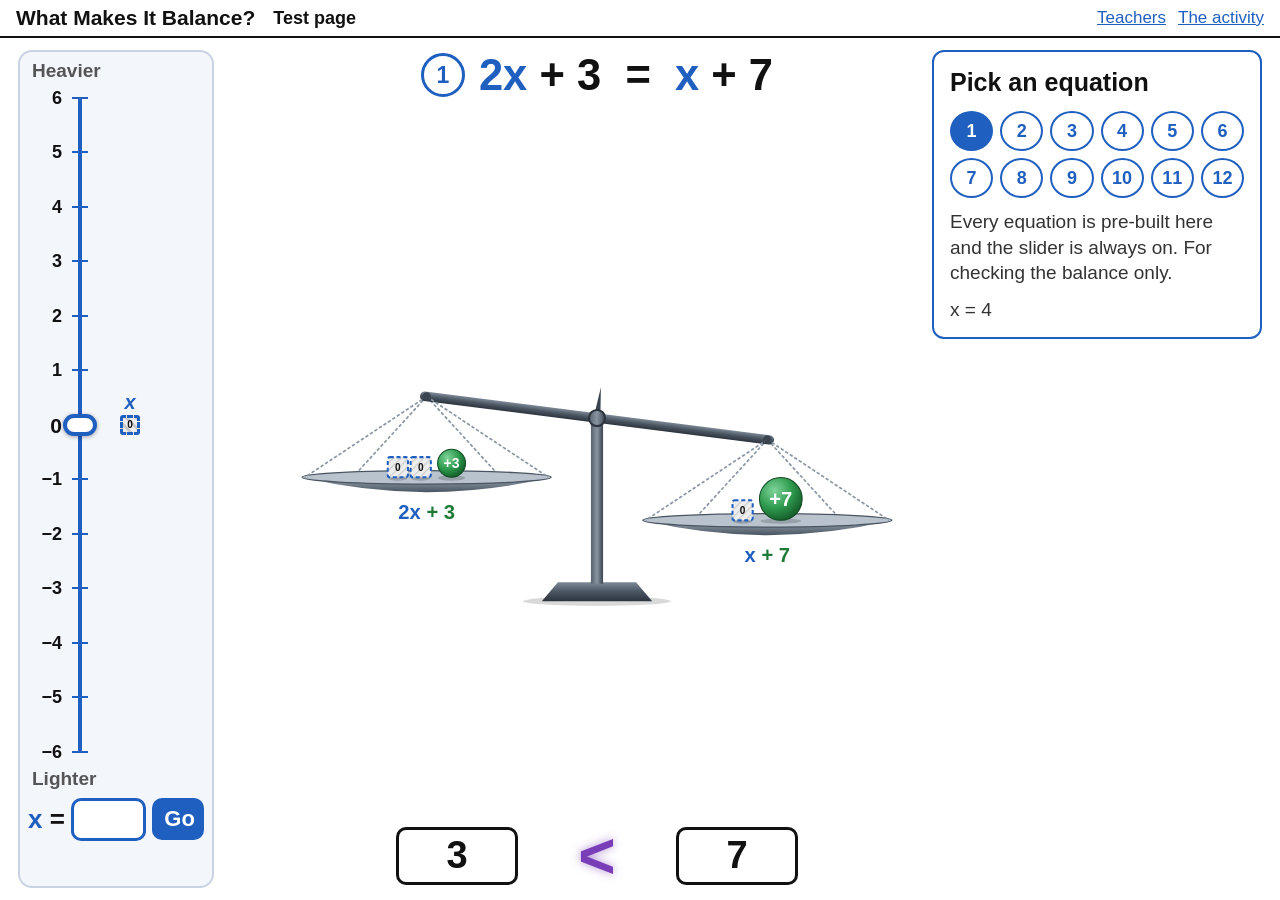
==== commit 06f8dd2d: "Set the slider column apart from the balance; negative x floats beside its slot - The slider column " ====
--- a/balance-test.html
+++ b/balance-test.html
@@ -4,7 +4,7 @@
   <meta charset="utf-8">
   <meta name="viewport" content="width=device-width, initial-scale=1">
   <title>Balance Test Page</title>
-  <link rel="stylesheet" href="css/style.css?v=v3s1">
+  <link rel="stylesheet" href="css/style.css?v=v3s2">
 </head>
 <body class="app" data-step="slide">
   <header class="bar">
@@ -68,14 +68,14 @@
   </main>
   <div class="xbox" id="xbox"><span></span></div>
 
-  <script src="js/exact.js?v=v3s1"></script>
-  <script src="js/equations.js?v=v3s1"></script>
-  <script src="js/model.js?v=v3s1"></script>
-  <script src="js/flow.js?v=v3s1"></script>
-  <script src="js/equation-view.js?v=v3s1"></script>
-  <script src="js/balance.js?v=v3s1"></script>
-  <script src="js/vslider.js?v=v3s1"></script>
-  <script src="js/explore.js?v=v3s1"></script>
-  <script src="js/balance-test.js?v=v3s1"></script>
+  <script src="js/exact.js?v=v3s2"></script>
+  <script src="js/equations.js?v=v3s2"></script>
+  <script src="js/model.js?v=v3s2"></script>
+  <script src="js/flow.js?v=v3s2"></script>
+  <script src="js/equation-view.js?v=v3s2"></script>
+  <script src="js/balance.js?v=v3s2"></script>
+  <script src="js/vslider.js?v=v3s2"></script>
+  <script src="js/explore.js?v=v3s2"></script>
+  <script src="js/balance-test.js?v=v3s2"></script>
 </body>
 </html>
--- a/css/style.css
+++ b/css/style.css
@@ -98,10 +98,12 @@
 .steps li[aria-current="step"] { color: var(--blue); border-color: var(--blue); background: var(--blue-tint); }
 
 /* stage: slider column, centre (equation, balance, readout), prompt panel */
-.stage { flex: 1 1 auto; min-height: 0; display: grid; grid-template-columns: 196px minmax(0, 1fr) 330px; gap: 0.8rem;
+.stage { flex: 1 1 auto; min-height: 0; display: grid; grid-template-columns: 196px minmax(0, 1fr) 330px; gap: 1.6rem;
   padding: 0.4rem 0.8rem 0.5rem; }
-.col-slide { display: flex; flex-direction: column; align-items: stretch; min-height: 0; }
-.col-center { display: flex; flex-direction: column; min-height: 0; min-width: 0; }
+.col-slide { display: flex; flex-direction: column; align-items: stretch; min-height: 0; padding: 0.3rem 0.4rem 0.2rem;
+  background: #F3F6FB; border: 2px solid var(--line); border-radius: 14px; }
+/* the centre column is indented so the balance sits apart from the slider column (and draws about 10% smaller) */
+.col-center { display: flex; flex-direction: column; min-height: 0; min-width: 0; padding-left: 2.4rem; }
 .col-right { display: flex; flex-direction: column; min-height: 0; }
 
 /* the vertical slider */
@@ -129,18 +131,18 @@
   background: linear-gradient(135deg, #F4F8FE, #BFD1F0); box-shadow: 0 2px 3px rgba(0,0,0,0.25); }
 .xbox.is-unknown { color: var(--blue); font-style: italic; font-size: 1.2rem; }
 .xbox.is-zero { border-style: dashed; background: repeating-linear-gradient(45deg, #EDEDED 0 4px, #C9C9C9 4px 7px); box-shadow: none; }
-.xbox.is-balloon { border-radius: calc(var(--side) * 0.28); background: radial-gradient(circle at 35% 30%, #FFFFFF, #D7E4FA 60%, #9FB9E6);
-  transform: translateY(calc(-100% - 14px)); }
-.xbox.is-balloon::after { content: ""; position: absolute; left: 50%; top: 100%; width: 2px; height: 18px; margin-left: -1px; background: #4A4A4A; }
+.xbox.is-balloon { border-radius: calc(var(--side) * 0.28); background: radial-gradient(circle at 35% 30%, #FFFFFF, #D7E4FA 60%, #9FB9E6); }
+.xstring { position: absolute; left: 0; top: 0; overflow: visible; pointer-events: none; }
+.xstring[hidden] { display: none; }
 .xbox::before { content: "x"; position: absolute; left: 50%; bottom: calc(100% + 2px); transform: translateX(-50%);
   color: var(--blue); font-style: italic; font-weight: 700; font-size: 1rem; }
 
-.x-form { flex: none; display: flex; align-items: center; gap: 0.35rem; margin-top: 0.3rem; }
-.x-form .x-label { font-size: 1.4rem; font-weight: 700; white-space: nowrap; }
-.x-form .x-input { font: inherit; font-weight: 700; font-size: 1.3rem; width: 3.8em; min-height: 40px; padding: 0.05rem 0.3rem;
+.x-form { flex: none; display: flex; align-items: center; gap: 0.3rem; margin-top: 0.3rem; }
+.x-form .x-label { font-size: 1.3rem; font-weight: 700; white-space: nowrap; }
+.x-form .x-input { font: inherit; font-weight: 700; font-size: 1.3rem; width: 2.9em; min-height: 40px; padding: 0.05rem 0.3rem;
   border: 3px solid var(--blue); border-radius: 10px; text-align: center; color: var(--ink); }
 .x-input:disabled { background: #EEF1F5; border-color: var(--line); }
-.x-form .btn { min-height: 40px; padding: 0.2rem 0.6rem; }
+.x-form .btn { min-height: 40px; padding: 0.2rem 0.5rem; }
 .msg { flex: none; margin: 0.15rem 0 0; min-height: 2.4em; font-size: 0.8rem; line-height: 1.2; font-weight: 700; }
 
 /* centre */
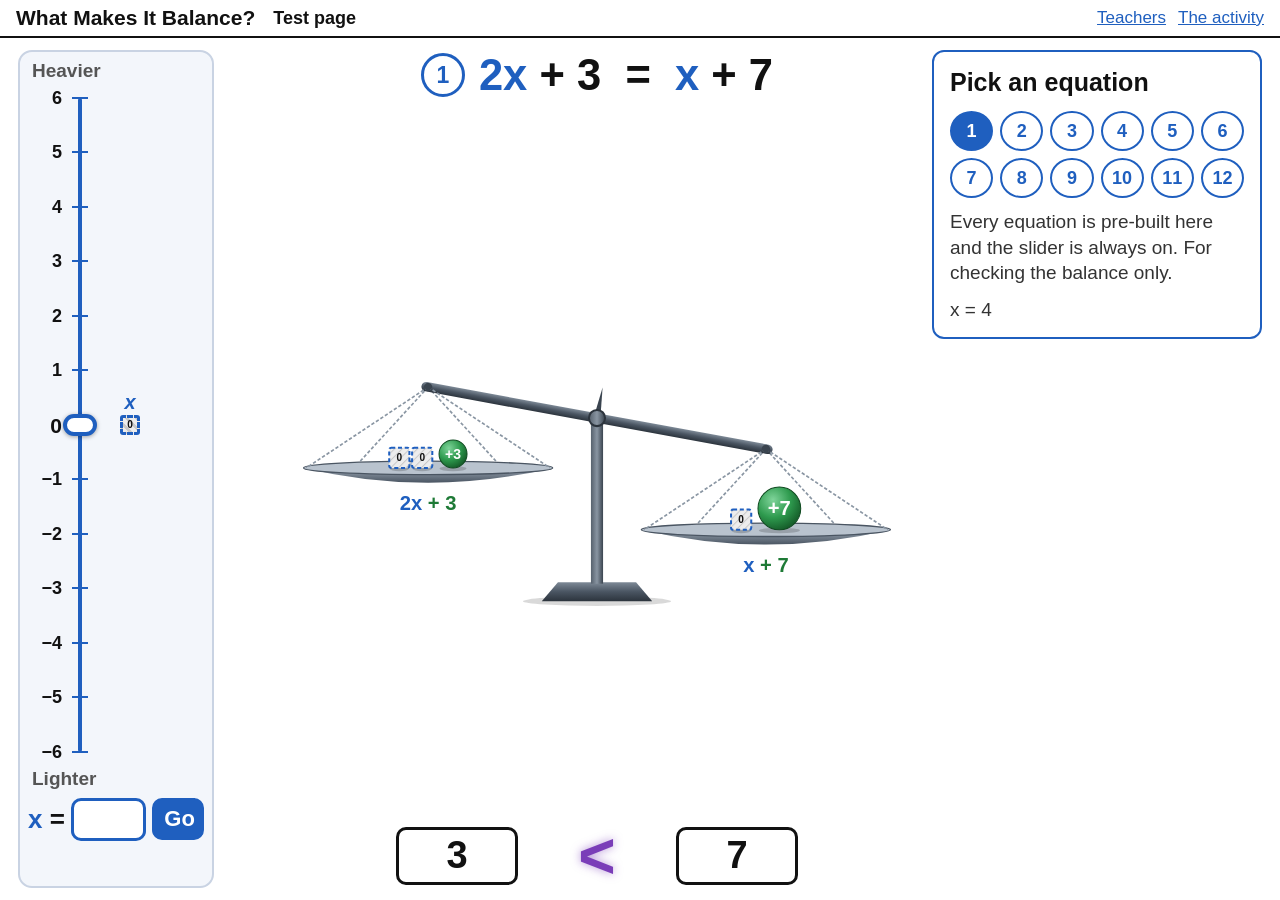
==== commit b52c4fd1: "Fix the tilt freezing near the solution; one centred group per pan - Tilt: the per-equation scaling " ====
--- a/balance-test.html
+++ b/balance-test.html
@@ -4,7 +4,7 @@
   <meta charset="utf-8">
   <meta name="viewport" content="width=device-width, initial-scale=1">
   <title>Balance Test Page</title>
-  <link rel="stylesheet" href="css/style.css?v=v3s2">
+  <link rel="stylesheet" href="css/style.css?v=v3s3">
 </head>
 <body class="app" data-step="slide">
   <header class="bar">
@@ -68,14 +68,14 @@
   </main>
   <div class="xbox" id="xbox"><span></span></div>
 
-  <script src="js/exact.js?v=v3s2"></script>
-  <script src="js/equations.js?v=v3s2"></script>
-  <script src="js/model.js?v=v3s2"></script>
-  <script src="js/flow.js?v=v3s2"></script>
-  <script src="js/equation-view.js?v=v3s2"></script>
-  <script src="js/balance.js?v=v3s2"></script>
-  <script src="js/vslider.js?v=v3s2"></script>
-  <script src="js/explore.js?v=v3s2"></script>
-  <script src="js/balance-test.js?v=v3s2"></script>
+  <script src="js/exact.js?v=v3s3"></script>
+  <script src="js/equations.js?v=v3s3"></script>
+  <script src="js/model.js?v=v3s3"></script>
+  <script src="js/flow.js?v=v3s3"></script>
+  <script src="js/equation-view.js?v=v3s3"></script>
+  <script src="js/balance.js?v=v3s3"></script>
+  <script src="js/vslider.js?v=v3s3"></script>
+  <script src="js/explore.js?v=v3s3"></script>
+  <script src="js/balance-test.js?v=v3s3"></script>
 </body>
 </html>
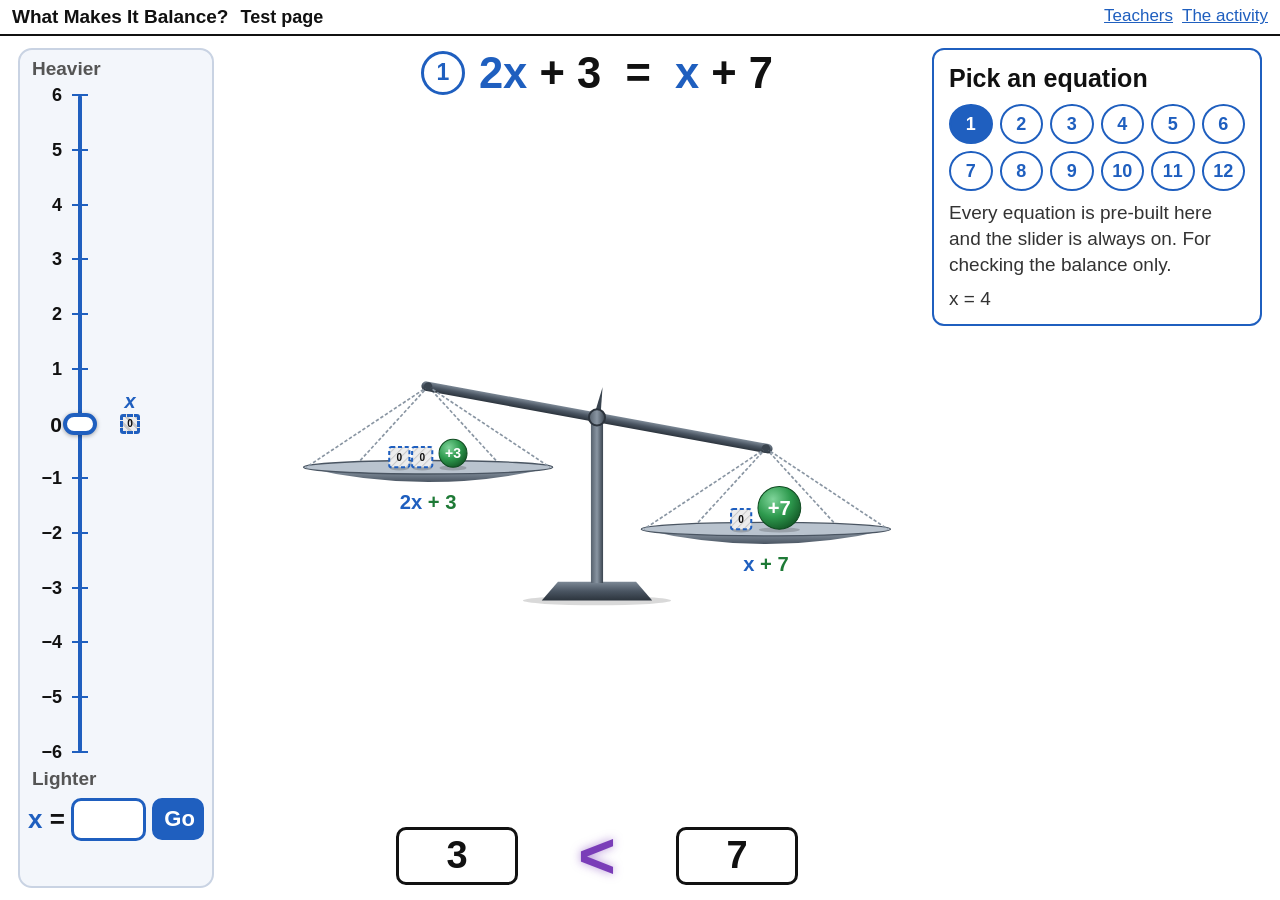
==== commit 77024d55: "Stage 2 (spec v3): check, Solve, Compare, reflection breaks, Part 3, saving, completion - One-tap ch" ====
--- a/balance-test.html
+++ b/balance-test.html
@@ -4,7 +4,7 @@
   <meta charset="utf-8">
   <meta name="viewport" content="width=device-width, initial-scale=1">
   <title>Balance Test Page</title>
-  <link rel="stylesheet" href="css/style.css?v=v3s3">
+  <link rel="stylesheet" href="css/style.css?v=v3s4">
 </head>
 <body class="app" data-step="slide">
   <header class="bar">
@@ -68,14 +68,14 @@
   </main>
   <div class="xbox" id="xbox"><span></span></div>
 
-  <script src="js/exact.js?v=v3s3"></script>
-  <script src="js/equations.js?v=v3s3"></script>
-  <script src="js/model.js?v=v3s3"></script>
-  <script src="js/flow.js?v=v3s3"></script>
-  <script src="js/equation-view.js?v=v3s3"></script>
-  <script src="js/balance.js?v=v3s3"></script>
-  <script src="js/vslider.js?v=v3s3"></script>
-  <script src="js/explore.js?v=v3s3"></script>
-  <script src="js/balance-test.js?v=v3s3"></script>
+  <script src="js/exact.js?v=v3s4"></script>
+  <script src="js/equations.js?v=v3s4"></script>
+  <script src="js/model.js?v=v3s4"></script>
+  <script src="js/flow.js?v=v3s4"></script>
+  <script src="js/equation-view.js?v=v3s4"></script>
+  <script src="js/balance.js?v=v3s4"></script>
+  <script src="js/vslider.js?v=v3s4"></script>
+  <script src="js/explore.js?v=v3s4"></script>
+  <script src="js/balance-test.js?v=v3s4"></script>
 </body>
 </html>
--- a/css/style.css
+++ b/css/style.css
@@ -79,9 +79,9 @@
 @media (max-height: 540px), (max-width: 980px) { body.app { overflow: auto; height: auto; } }
 
 /* top bar */
-.bar { flex: 0 0 auto; display: flex; align-items: center; gap: 0.9rem; padding: 0.2rem 0.8rem;
+.bar { flex: 0 0 auto; display: flex; align-items: center; gap: 0.6rem; padding: 0.2rem 0.6rem;
   border-bottom: 2px solid var(--ink); position: relative; z-index: 70; background: #FFFFFF; }
-.bar-title { font-weight: 700; font-size: 1.05rem; white-space: nowrap; }
+.bar-title { font-weight: 700; font-size: 0.95rem; white-space: nowrap; }
 .bar-nav { display: flex; align-items: center; gap: 0.4rem; }
 .bar-progress { font-weight: 700; min-width: 4.6em; text-align: center; white-space: nowrap; }
 .bar .btn { white-space: nowrap; }
@@ -89,12 +89,12 @@
 .btn:disabled { opacity: 0.4; cursor: default; }
 .btn-primary { background: var(--blue); color: #FFFFFF; }
 .btn-primary:hover:not(:disabled) { background: #174B98; }
-.bar-tools { margin-left: auto; display: flex; gap: 0.6rem; align-items: center; font-size: 0.85rem; white-space: nowrap; }
+.bar-tools { margin-left: auto; display: flex; gap: 0.45rem; align-items: center; font-size: 0.85rem; white-space: nowrap; }
 .btn-help { min-width: 34px; min-height: 34px; padding: 0; border-radius: 50%; font-size: 1.05rem; }
 .linkish { font: inherit; color: var(--blue); background: none; border: 0; text-decoration: underline; cursor: pointer; padding: 0.3rem; }
-.steps { display: flex; gap: 0.15rem; list-style: none; margin: 0 auto; padding: 0; font-size: 0.95rem; font-weight: 700; white-space: nowrap; }
-.steps li { padding: 0.2rem 0.6rem; border-radius: 999px; color: var(--muted); border: 2px solid transparent; }
-.steps li + li::before { content: "\25B8"; margin-right: 0.45rem; color: #9AA5B1; }
+.steps { display: flex; gap: 0.05rem; list-style: none; margin: 0 auto; padding: 0; font-size: 0.85rem; font-weight: 700; white-space: nowrap; }
+.steps li { padding: 0.15rem 0.45rem; border-radius: 999px; color: var(--muted); border: 2px solid transparent; }
+.steps li + li::before { content: "\25B8"; margin-right: 0.3rem; color: #9AA5B1; }
 .steps li[aria-current="step"] { color: var(--blue); border-color: var(--blue); background: var(--blue-tint); }
 
 /* stage: slider column, centre (equation, balance, readout), prompt panel */
@@ -184,7 +184,7 @@
 @keyframes rel-arrive { 0% { transform: scale(0.6); } 60% { transform: scale(1.25); } 100% { transform: scale(1); } }
 
 /* prompt panel */
-.prompt { flex: 0 1 auto; min-height: 0; display: flex; flex-direction: column; gap: 0.55rem; padding: 0.7rem 0.8rem;
+.prompt { flex: 0 1 auto; min-height: 0; display: flex; flex-direction: column; gap: 0.45rem; padding: 0.6rem 0.75rem;
   border: 2px solid var(--blue); border-radius: 12px; background: #FFFFFF; }
 .prompt p { margin: 0; }
 .prompt-q { font-weight: 700; font-size: 1.25rem; }
@@ -207,12 +207,105 @@
 .coach-buttons { display: flex; align-items: center; gap: 0.8rem; }
 .coach-count { margin-left: auto; color: var(--muted); font-size: 0.85rem; }
 
+/* equation strip (every equation is clickable; each keeps its own progress) */
+.eqstrip { display: flex; gap: 0.15rem; }
+.eqpick { font: inherit; font-weight: 700; font-size: 0.8rem; width: 28px; height: 28px; padding: 0; border-radius: 50%;
+  border: 2px solid var(--blue); background: #FFFFFF; color: var(--blue); cursor: pointer; position: relative; }
+.eqpick.is-done { background: var(--blue-tint); }
+.eqpick.is-done::after { content: "\2713"; position: absolute; right: -4px; top: -6px; font-size: 0.7rem; color: var(--green);
+  background: #FFFFFF; border-radius: 50%; line-height: 1; }
+.eqpick[aria-current="true"] { background: var(--blue); color: #FFFFFF; }
+.steps li.is-skipped { text-decoration: line-through; opacity: 0.5; }
+
+/* the one-tap check and Part 3 choices */
+.choices { display: grid; gap: 0.4rem; }
+.prompt .choice { font-size: 1.1rem; min-height: 46px; text-align: left; padding: 0.3rem 0.8rem; }
+.choice[aria-pressed="true"], .reason[aria-pressed="true"] { background: var(--blue); color: #FFFFFF; }
+.prompt .choice { align-self: stretch; }
+.prompt-sub { font-weight: 700; color: var(--muted); }
+.reasons { display: grid; gap: 0.35rem; }
+.prompt .reason { font-size: 0.86rem; font-weight: 700; text-align: left; padding: 0.2rem 0.5rem; min-height: 36px; line-height: 1.2; }
+.choices.is-row { grid-template-columns: repeat(3, 1fr); }
+.prompt .choices.is-row .choice { font-size: 0.8rem; text-align: center; padding: 0.2rem 0.3rem; min-height: 44px; line-height: 1.15; }
+.prompt .reason { align-self: stretch; }
+.counter { border: 2px solid var(--ink); background: #FFF8DC; border-radius: 10px; padding: 0.3rem 0.5rem; display: grid; gap: 0.2rem; font-size: 0.9rem; }
+.counter p { margin: 0; }
+.counter:focus { outline: 3px solid var(--focus); }
+.counter-eq { display: flex; align-items: center; gap: 0.4rem; font-size: 1.15rem; }
+.sort-num { display: inline-flex; align-items: center; justify-content: center; width: 1.7em; height: 1.7em; flex: none;
+  border: 2px solid var(--blue); border-radius: 50%; color: var(--blue); font-weight: 700; font-size: 0.8rem; }
+.eqline { font-weight: 700; white-space: nowrap; }
+
+/* worked steps, in the sheet's layout: the added term under each side */
+.work-wrap { display: grid; gap: 0.25rem; }
+.work { display: grid; grid-template-columns: 1fr auto 1fr; column-gap: 0.5rem; row-gap: 0.05rem; font-weight: 700; font-size: 1.05rem;
+  padding: 0.3rem 0.4rem; border: 2px solid var(--line); border-radius: 10px; background: var(--panel); }
+.w-l { text-align: right; } .w-r { text-align: left; } .w-eq { text-align: center; }
+.w-op { color: var(--muted); font-size: 0.92rem; }
+.w-label { grid-column: 1 / -1; font-size: 0.78rem; color: var(--muted); font-weight: 700; margin-top: 0.15rem; }
+.w-text { font-size: 0.9rem; }
+.w-check { font-weight: 700; }
+.prompt-col { font-size: 1rem; border-left: 5px solid var(--blue); padding: 0.2rem 0.5rem; background: var(--blue-tint); border-radius: 4px; }
+
+/* stop screens (Solve, reflection breaks, welcome back, completion) cover the stage; the top bar stays */
+.stage { position: relative; }
+.stop { position: absolute; inset: 0; z-index: 45; display: flex; align-items: center; justify-content: center; background: rgba(255, 255, 255, 0.96); }
+.stop[hidden] { display: none; }
+.stop-card { max-width: 980px; display: flex; flex-direction: column; align-items: center; gap: 1rem; text-align: center; padding: 1rem 2rem; }
+.stop-eq { display: flex; align-items: center; gap: 1rem; font-size: 3.6rem; }
+.stop-eq .eq-number { width: 3.2rem; height: 3.2rem; font-size: 1.6rem; }
+.stop-lead { margin: 0; font-size: 2rem; font-weight: 700; }
+.stop-text { margin: 0; font-size: 1.35rem; max-width: 46em; }
+.stop-prompt { margin: 0; font-size: 1.9rem; font-weight: 700; line-height: 1.3; max-width: 30em; display: flex; gap: 0.8rem; align-items: baseline; text-align: left; }
+.stop-prompt.is-small { font-size: 1.45rem; }
+.prompt-n { flex: none; display: inline-flex; align-items: center; justify-content: center; min-width: 2.2em; height: 2.2em; font-size: 0.7em;
+  border: 3px solid var(--blue); border-radius: 50%; color: var(--blue); }
+.btn-big { font-size: 1.35rem; min-height: 54px; padding: 0.3rem 1.6rem; }
+.stop-buttons { display: flex; gap: 1rem; }
+.stop-note { margin: 0; font-size: 0.95rem; color: var(--muted); }
+.results { border-collapse: collapse; font-size: 1rem; text-align: left; }
+.results th, .results td { padding: 0.14rem 0.7rem; border-bottom: 1px solid #DDE3EC; }
+.results thead th { font-size: 0.85rem; color: var(--muted); border-bottom: 2px solid var(--line); }
+.results .c-eq { font-size: 1.05rem; }
+.results .c-yes { color: var(--green); font-weight: 700; }
+.results .c-no { font-weight: 700; }
+body.is-stopped .bar-tools .btn-help { visibility: hidden; }
+
+/* "Check the slider again": everything dims except the slider column */
+.veil { position: fixed; inset: 0; z-index: 50; background: rgba(60, 64, 72, 0.55); }
+.veil[hidden] { display: none; }
+body.is-spotlight .col-slide { position: relative; z-index: 60; box-shadow: 0 0 0 4px var(--focus); }
+.spot-msg { margin: 0 0 0.3rem; font-weight: 700; font-size: 1.05rem; background: #FFF1B8; border: 2px solid var(--ink); border-radius: 8px; padding: 0.2rem 0.4rem; }
+.spot-msg:empty { display: none; }
+
 /* the test page: the same screen with an equation picker in the right column */
 .picker { display: grid; grid-template-columns: repeat(6, 1fr); gap: 0.35rem; }
 .picker button { font: inherit; font-weight: 700; min-height: 40px; border: 2px solid var(--blue); border-radius: 50%;
   background: #FFFFFF; color: var(--blue); cursor: pointer; }
 .picker button[aria-pressed="true"] { background: var(--blue); color: #FFFFFF; }
 
+.prompt-q.is-compact { font-size: 1.12rem; }
+.prompt-q.is-compact .prompt-help { font-weight: 400; }
+
+/* shorter windows (1366 x 650): a little more room for the prompt panel */
+@media (max-height: 719px) {
+  .stage { grid-template-columns: 196px minmax(0, 1fr) 352px; }
+  .prompt-q { font-size: 1.12rem; }
+  .prompt-help { font-size: 0.88rem; }
+  .work { font-size: 0.95rem; padding: 0.2rem 0.35rem; }
+  .w-label { font-size: 0.72rem; margin-top: 0.05rem; }
+  .w-op { font-size: 0.85rem; }
+  .w-text { font-size: 0.84rem; }
+  .prompt-col { font-size: 0.88rem; }
+  .prompt .reason { font-size: 0.8rem; min-height: 32px; }
+  .counter { font-size: 0.84rem; }
+  .counter-eq { font-size: 1rem; }
+  .stop-card { gap: 0.55rem; padding: 0.4rem 1.5rem; }
+  .stop-card .results th, .stop-card .results td { padding: 0.04rem 0.6rem; }
+  .stop-card .results { font-size: 0.92rem; }
+  .stop-card:has(.results) .stop-lead { font-size: 1.5rem; }
+}
+
 @media (min-height: 720px) {
   body.app { font-size: 18px; }
   .stage { padding: 0.6rem 0.9rem 0.6rem; }
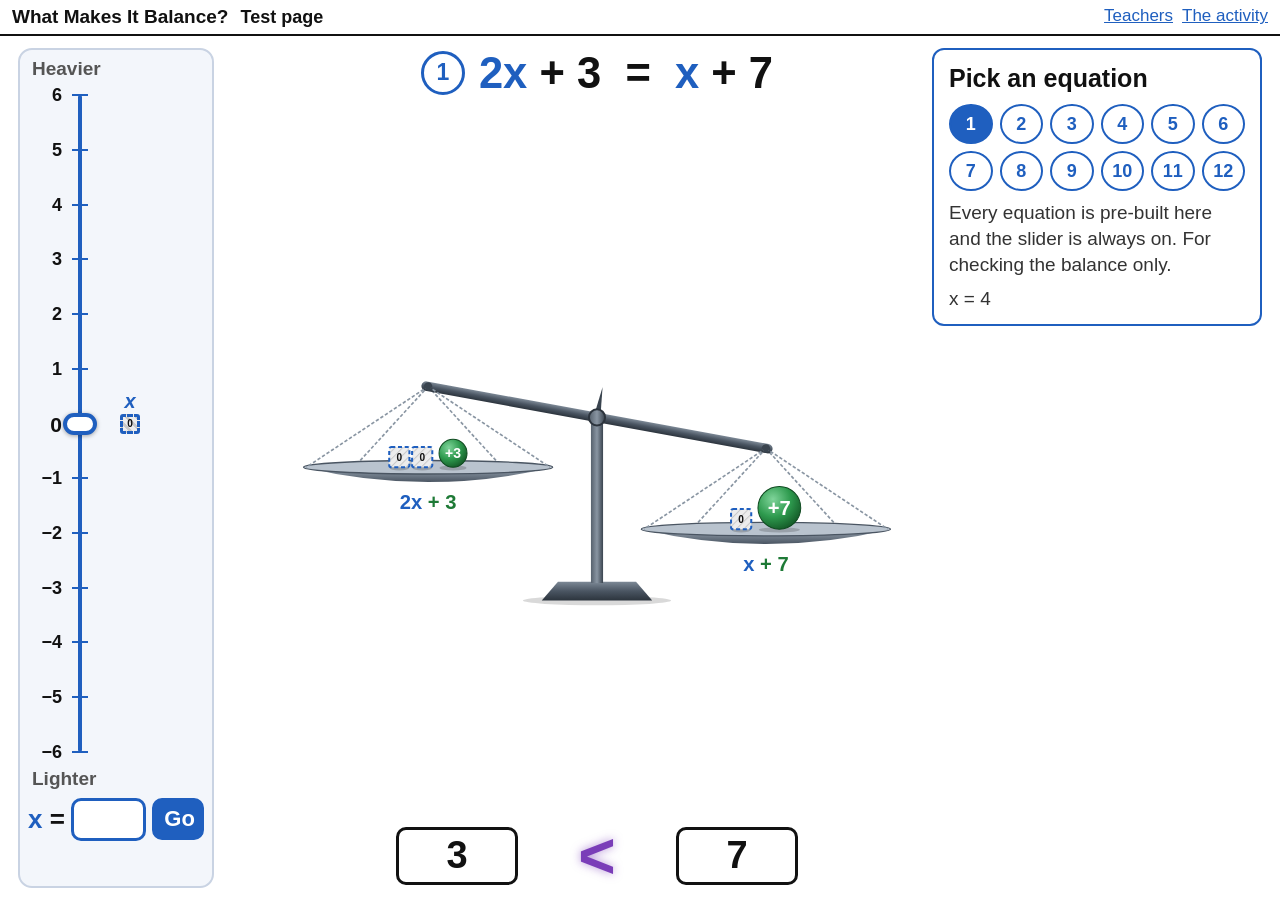
==== commit 362a899f: "Group version (spec v3, section 1a): group wording, start screen, renumbered reflection prompts - Sp" ====
--- a/balance-test.html
+++ b/balance-test.html
@@ -4,7 +4,7 @@
   <meta charset="utf-8">
   <meta name="viewport" content="width=device-width, initial-scale=1">
   <title>Balance Test Page</title>
-  <link rel="stylesheet" href="css/style.css?v=v3s4">
+  <link rel="stylesheet" href="css/style.css?v=v3s5">
 </head>
 <body class="app" data-step="slide">
   <header class="bar">
@@ -68,14 +68,14 @@
   </main>
   <div class="xbox" id="xbox"><span></span></div>
 
-  <script src="js/exact.js?v=v3s4"></script>
-  <script src="js/equations.js?v=v3s4"></script>
-  <script src="js/model.js?v=v3s4"></script>
-  <script src="js/flow.js?v=v3s4"></script>
-  <script src="js/equation-view.js?v=v3s4"></script>
-  <script src="js/balance.js?v=v3s4"></script>
-  <script src="js/vslider.js?v=v3s4"></script>
-  <script src="js/explore.js?v=v3s4"></script>
-  <script src="js/balance-test.js?v=v3s4"></script>
+  <script src="js/exact.js?v=v3s5"></script>
+  <script src="js/equations.js?v=v3s5"></script>
+  <script src="js/model.js?v=v3s5"></script>
+  <script src="js/flow.js?v=v3s5"></script>
+  <script src="js/equation-view.js?v=v3s5"></script>
+  <script src="js/balance.js?v=v3s5"></script>
+  <script src="js/vslider.js?v=v3s5"></script>
+  <script src="js/explore.js?v=v3s5"></script>
+  <script src="js/balance-test.js?v=v3s5"></script>
 </body>
 </html>
--- a/css/style.css
+++ b/css/style.css
@@ -278,6 +278,19 @@
 .spot-msg { margin: 0 0 0.3rem; font-weight: 700; font-size: 1.05rem; background: #FFF1B8; border: 2px solid var(--ink); border-radius: 8px; padding: 0.2rem 0.4rem; }
 .spot-msg:empty { display: none; }
 
+.prompt-driver { font-size: 0.82rem; font-weight: 700; color: var(--muted); border: 2px dashed var(--line); border-radius: 6px;
+  padding: 0.1rem 0.45rem; align-self: flex-start; }
+.prompt-group { font-size: 0.95rem; font-weight: 700; border-left: 5px solid var(--focus); padding: 0.15rem 0.5rem; background: #FFF8DC; border-radius: 4px; }
+.bridge { border: 2px solid var(--focus); background: #FFF8DC; border-radius: 10px; padding: 0.3rem 0.6rem; }
+.bridge p { margin: 0; font-size: 0.95rem; }
+.bridge .bridge-title { font-weight: 700; font-size: 1rem; }
+.prompt-col p { margin: 0; }
+.prompt-col { display: flex; flex-wrap: wrap; align-items: center; gap: 0.4rem; }
+.prompt .btn.btn-small-inline { min-height: 34px; font-size: 0.9rem; padding: 0.1rem 0.6rem; }
+.start-list { display: grid; grid-template-columns: repeat(6, auto); gap: 0.6rem; }
+.eqpick.is-big { width: 54px; height: 54px; font-size: 1.3rem; }
+.eqpick.is-default { box-shadow: 0 0 0 4px var(--focus); }
+
 /* the test page: the same screen with an equation picker in the right column */
 .picker { display: grid; grid-template-columns: repeat(6, 1fr); gap: 0.35rem; }
 .picker button { font: inherit; font-weight: 700; min-height: 40px; border: 2px solid var(--blue); border-radius: 50%;
@@ -287,8 +300,8 @@
 .prompt-q.is-compact { font-size: 1.12rem; }
 .prompt-q.is-compact .prompt-help { font-weight: 400; }
 
-/* shorter windows (1366 x 650): a little more room for the prompt panel */
-@media (max-height: 719px) {
+/* windows up to 800 tall (1366 x 650 and 1366 x 768): a little more room for the prompt panel */
+@media (max-height: 800px) {
   .stage { grid-template-columns: 196px minmax(0, 1fr) 352px; }
   .prompt-q { font-size: 1.12rem; }
   .prompt-help { font-size: 0.88rem; }
